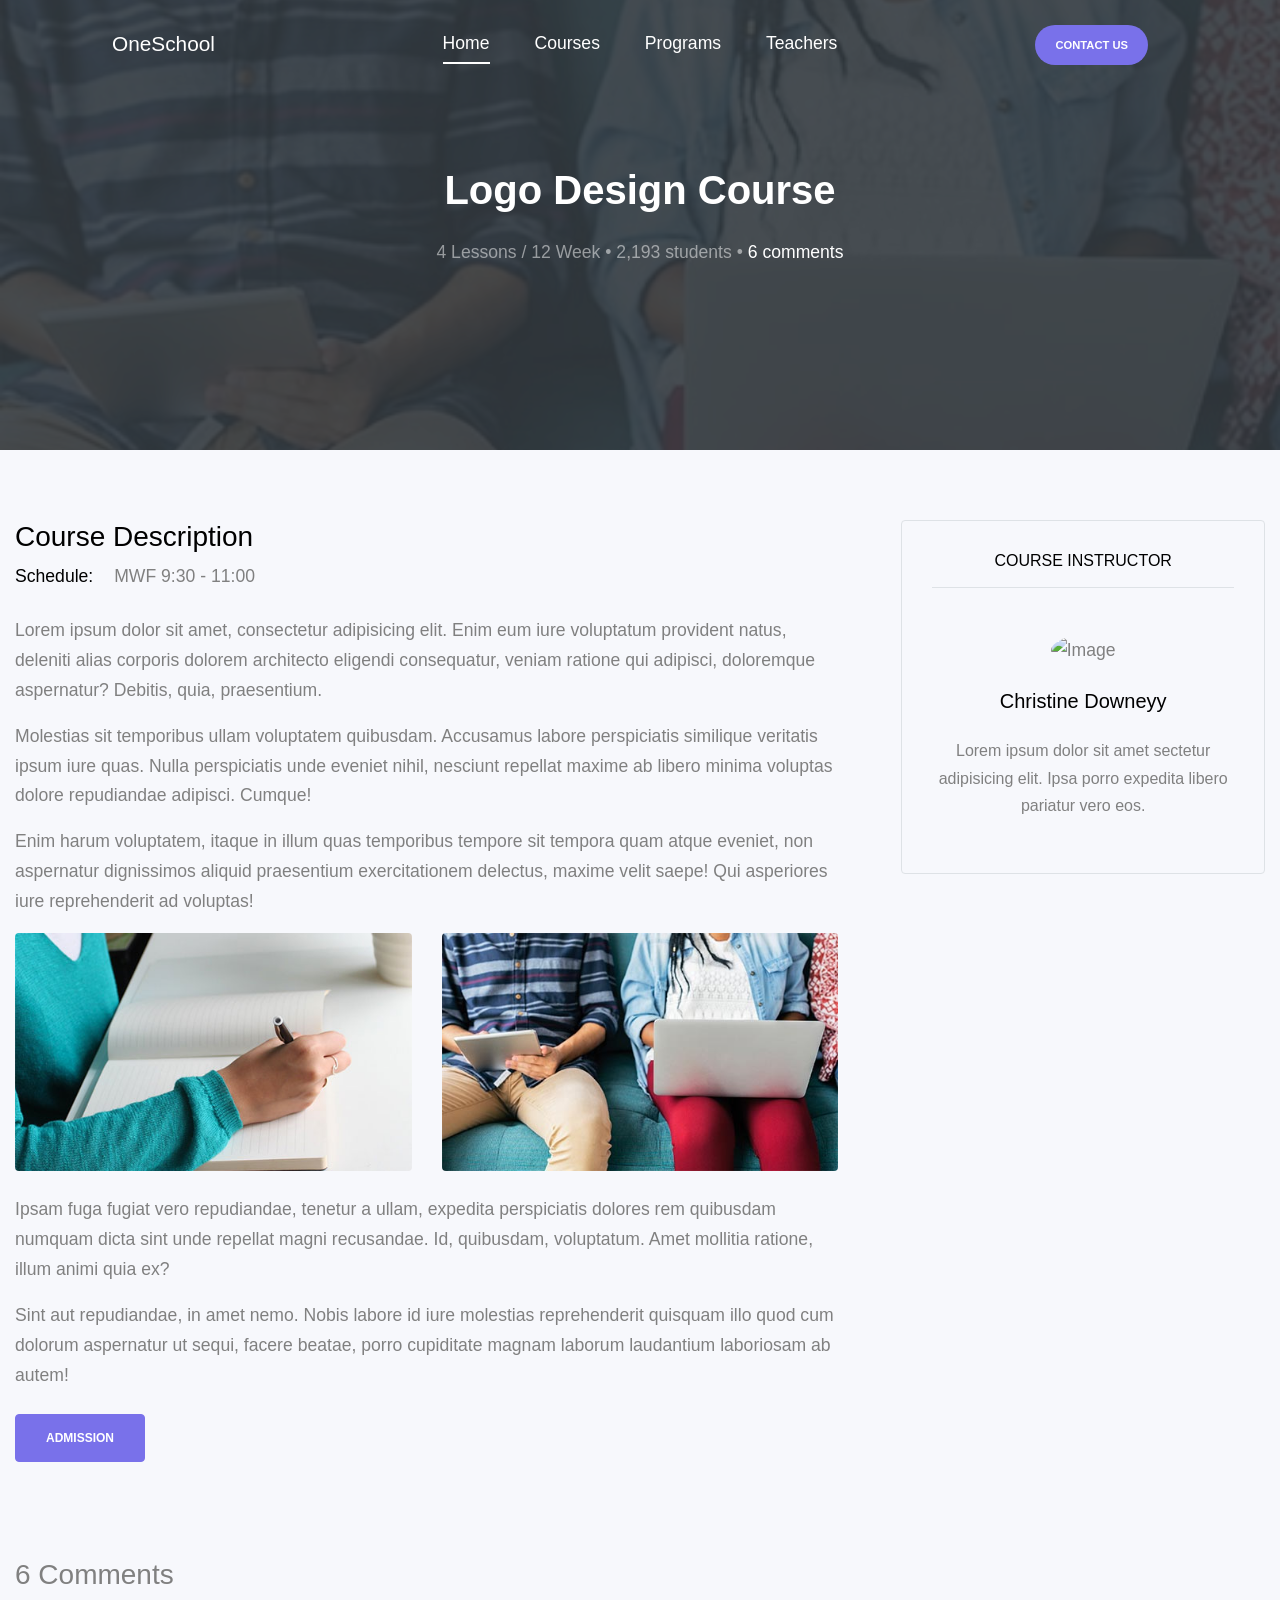
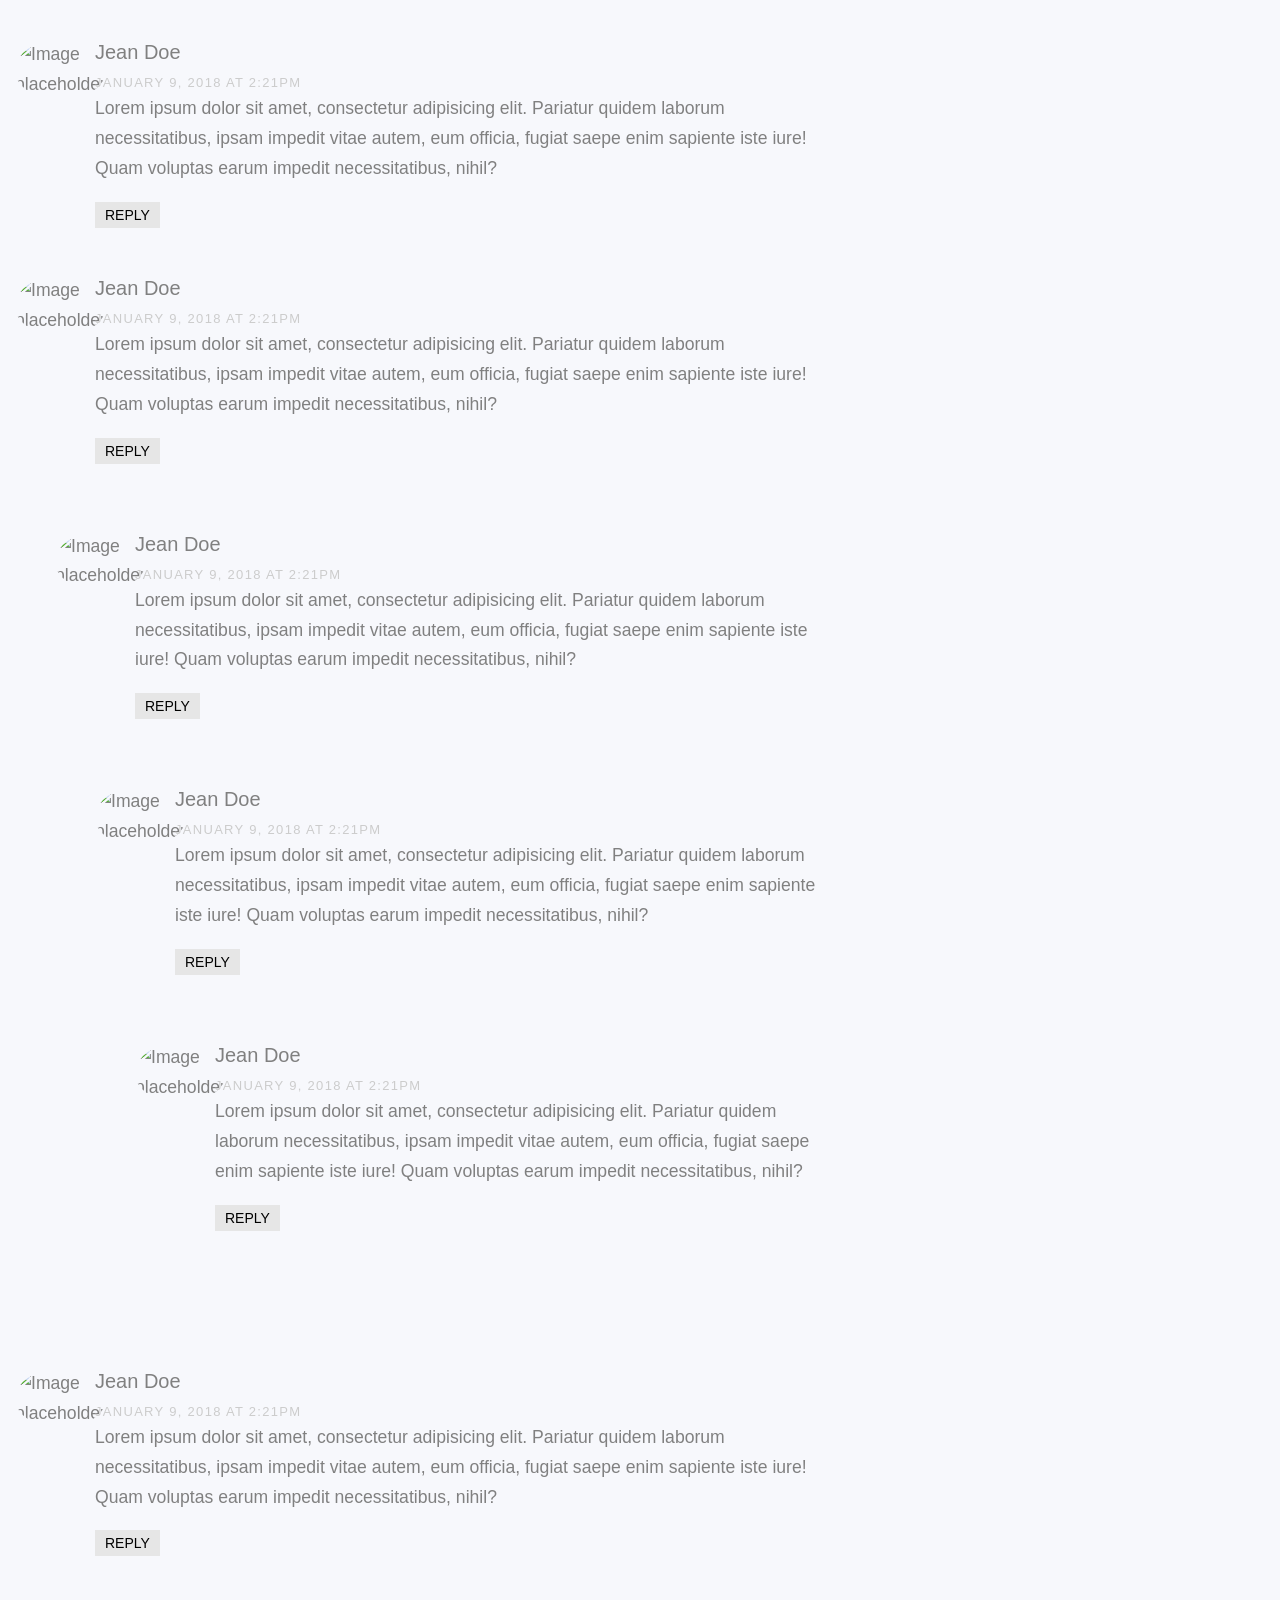
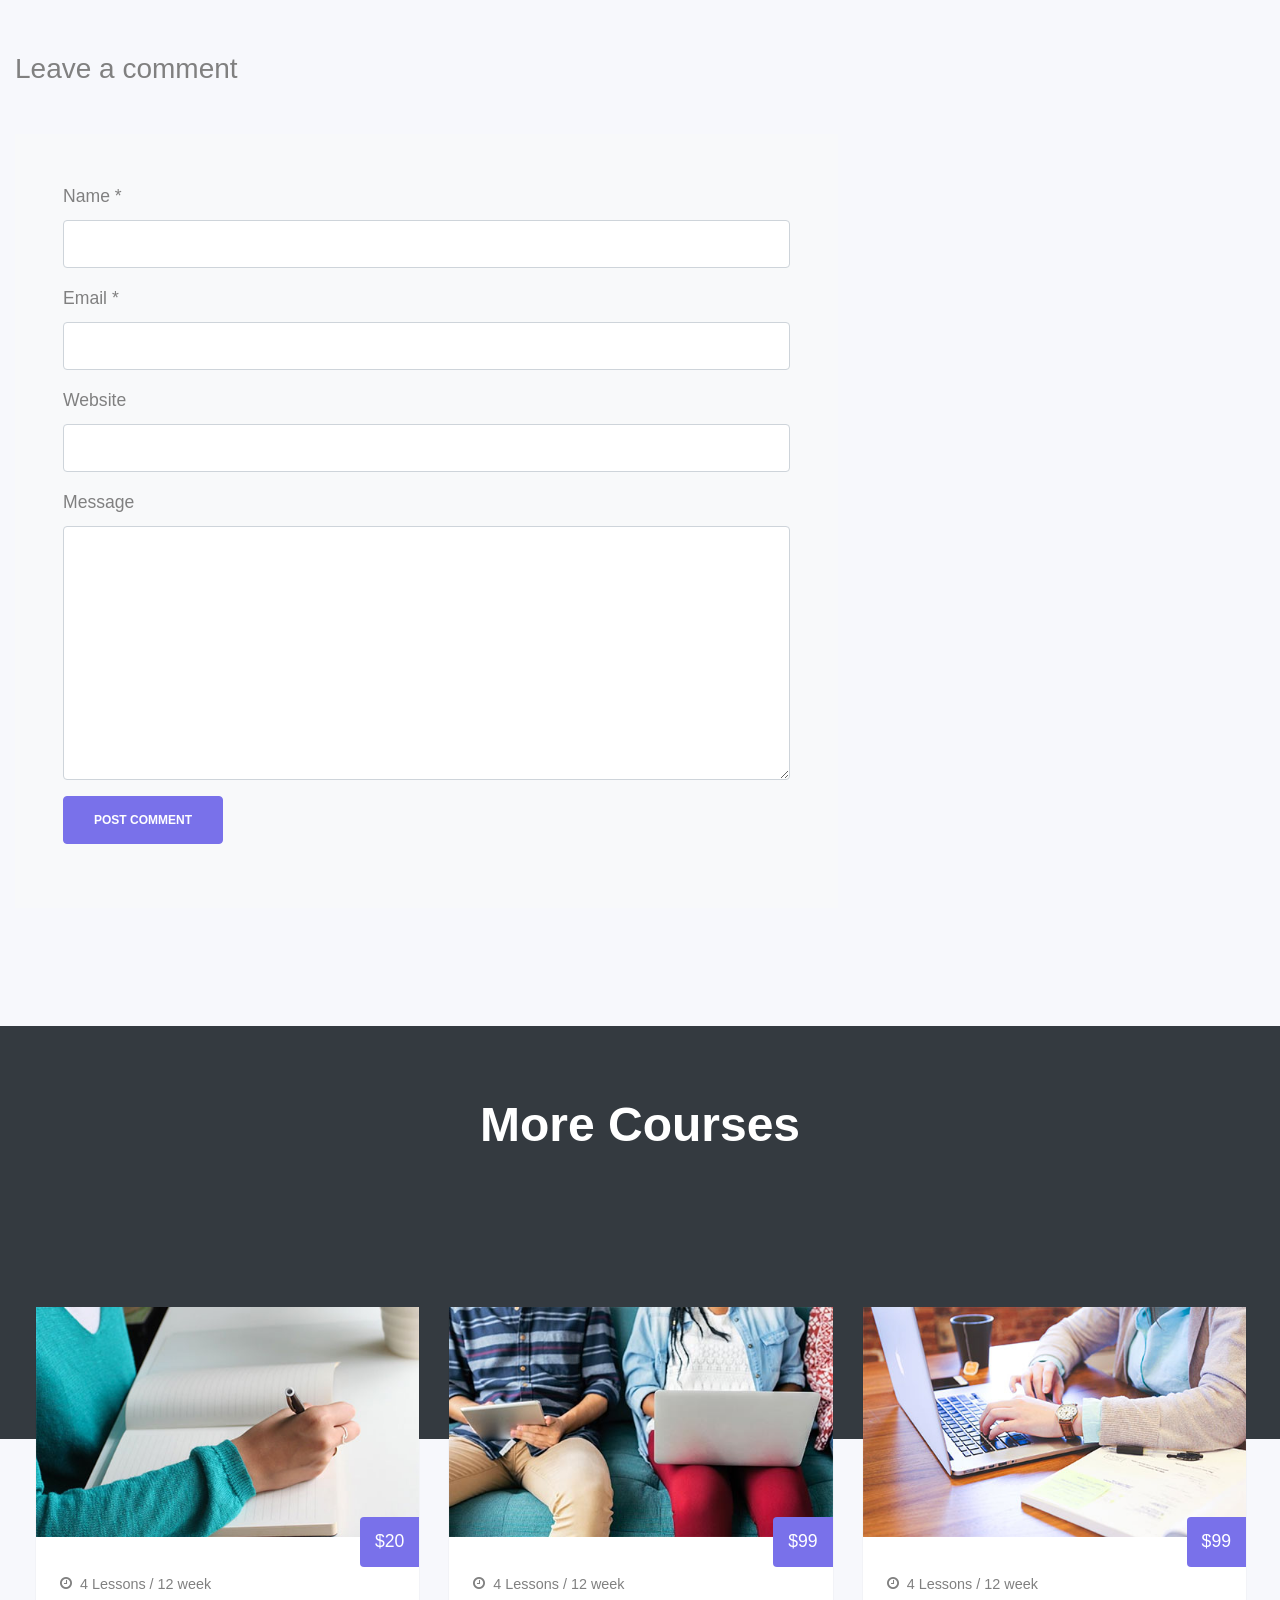
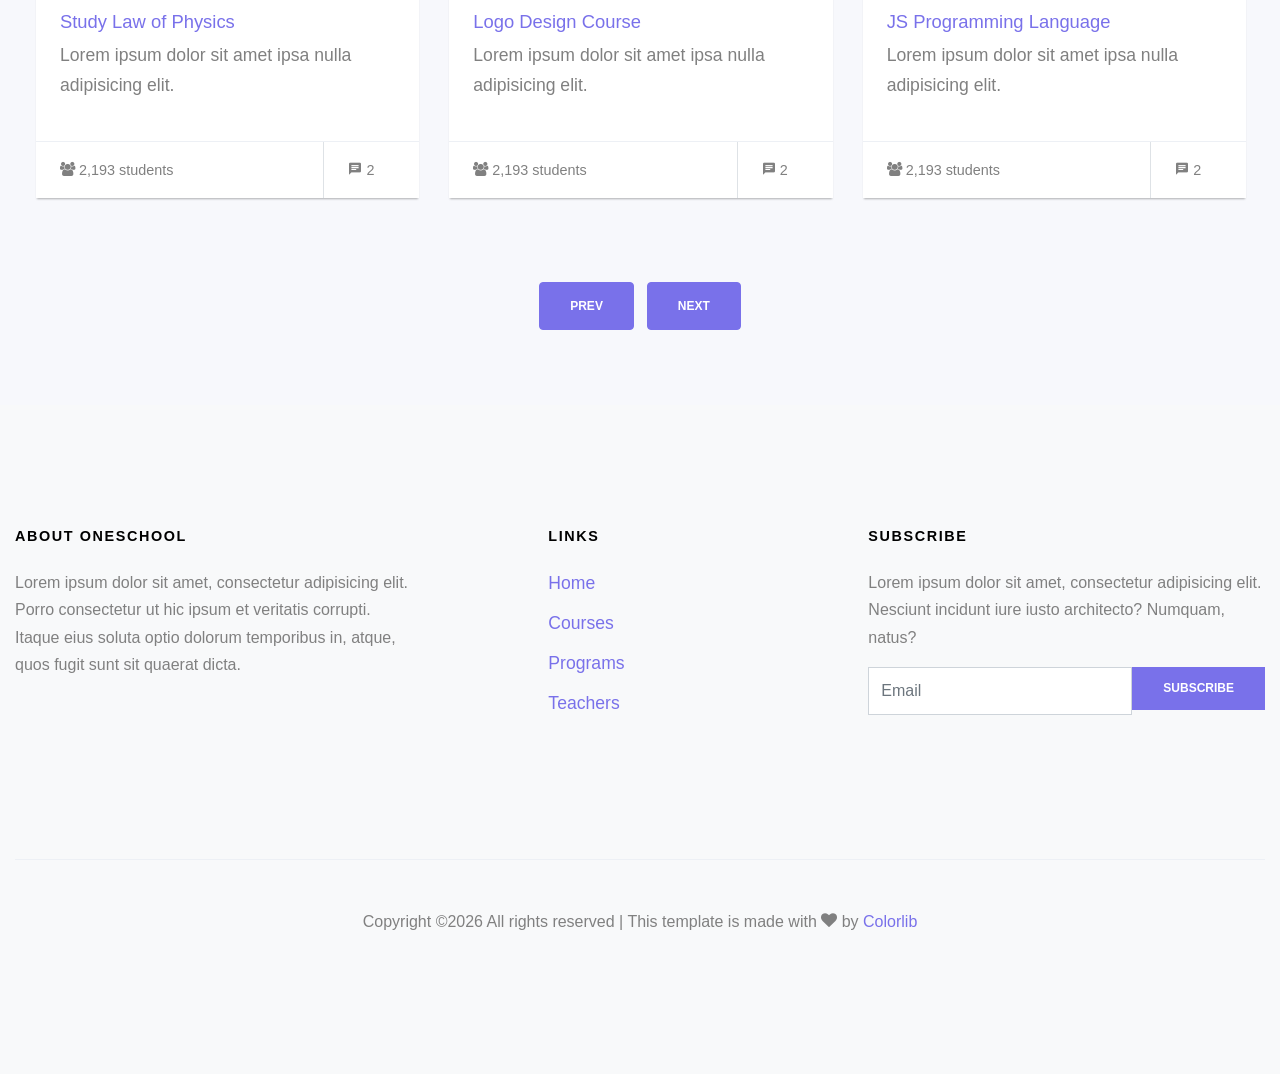
==== course-single.html @ 97d84218 "update all files" ====
<!DOCTYPE html>
<html lang="en">
  <head>
    <title>OneSchool &mdash; Website by Colorlib</title>
    <meta charset="utf-8">
    <meta name="viewport" content="width=device-width, initial-scale=1, shrink-to-fit=no">
    
    
    <!-- <link href="https://fonts.googleapis.com/css?family=Muli:300,400,700,900" rel="stylesheet"> -->
    <link rel="stylesheet" href="fonts/icomoon/style.css">

    <link rel="stylesheet" href="css/bootstrap.min.css">
    <link rel="stylesheet" href="css/jquery-ui.css">
    <link rel="stylesheet" href="css/owl.carousel.min.css">
    <link rel="stylesheet" href="css/owl.theme.default.min.css">
    <link rel="stylesheet" href="css/owl.theme.default.min.css">

    <link rel="stylesheet" href="css/jquery.fancybox.min.css">

    <link rel="stylesheet" href="css/bootstrap-datepicker.css">

    <link rel="stylesheet" href="fonts/flaticon/font/flaticon.css">

    <link rel="stylesheet" href="css/aos.css">

    <link rel="stylesheet" href="css/style.css">
    
  </head>
  <body data-spy="scroll" data-target=".site-navbar-target" data-offset="300">
  
  <div class="site-wrap">

    <div class="site-mobile-menu site-navbar-target">
      <div class="site-mobile-menu-header">
        <div class="site-mobile-menu-close mt-3">
          <span class="icon-close2 js-menu-toggle"></span>
        </div>
      </div>
      <div class="site-mobile-menu-body"></div>
    </div>
   
    
    <header class="site-navbar py-4 js-sticky-header site-navbar-target" role="banner">
      
      <div class="container-fluid">
        <div class="d-flex align-items-center">
          <div class="site-logo mr-auto w-25"><a href="index.html">OneSchool</a></div>

          <div class="mx-auto text-center">
            <nav class="site-navigation position-relative text-right" role="navigation">
              <ul class="site-menu main-menu js-clone-nav mx-auto d-none d-lg-block  m-0 p-0">
                <li><a href="#home-section" class="nav-link">Home</a></li>
                <li><a href="#courses-section" class="nav-link">Courses</a></li>
                <li><a href="#programs-section" class="nav-link">Programs</a></li>
                <li><a href="#teachers-section" class="nav-link">Teachers</a></li>
              </ul>
            </nav>
          </div>

          <div class="ml-auto w-25">
            <nav class="site-navigation position-relative text-right" role="navigation">
              <ul class="site-menu main-menu site-menu-dark js-clone-nav mr-auto d-none d-lg-block m-0 p-0">
                <li class="cta"><a href="#contact-section" class="nav-link"><span>Contact Us</span></a></li>
              </ul>
            </nav>
            <a href="#" class="d-inline-block d-lg-none site-menu-toggle js-menu-toggle text-black float-right"><span class="icon-menu h3"></span></a>
          </div>
        </div>
      </div>
      
    </header>

    <div class="intro-section single-cover" id="home-section">
      
      <div class="slide-1 " style="background-image: url('images/img_2.jpg');" data-stellar-background-ratio="0.5">
        <div class="container">
          <div class="row align-items-center">
            <div class="col-12">
              <div class="row justify-content-center align-items-center text-center">
                <div class="col-lg-6">
                  <h1 data-aos="fade-up" data-aos-delay="0">Logo Design Course</h1>
                  <p data-aos="fade-up" data-aos-delay="100">4 Lessons / 12 Week &bullet; 2,193 students &bullet; <a href="#" class="text-white">6 comments</a></p>
                </div>

                
              </div>
            </div>
            
          </div>
        </div>
      </div>
    </div>
    
    <div class="site-section">
      <div class="container">
        <div class="row">
          <div class="col-lg-8 mb-5">

            <div class="mb-5">
              <h3 class="text-black">Course Description</h3>
              <p class="mb-4">
                <strong class="text-black mr-3">Schedule: </strong> MWF 9:30 - 11:00
              </p>
              <p>Lorem ipsum dolor sit amet, consectetur adipisicing elit. Enim eum iure voluptatum provident natus, deleniti alias corporis dolorem architecto eligendi consequatur, veniam ratione qui adipisci, doloremque aspernatur? Debitis, quia, praesentium.</p>
              <p>Molestias sit temporibus ullam voluptatem quibusdam. Accusamus labore perspiciatis similique veritatis ipsum iure quas. Nulla perspiciatis unde eveniet nihil, nesciunt repellat maxime ab libero minima voluptas dolore repudiandae adipisci. Cumque!</p>
              <p>Enim harum voluptatem, itaque in illum quas temporibus tempore sit tempora quam atque eveniet, non aspernatur dignissimos aliquid praesentium exercitationem delectus, maxime velit saepe! Qui asperiores iure reprehenderit ad voluptas!</p>
              <div class="row mb-4">
                <div class="col-md-6">
                  <img src="images/img_1.jpg" alt="Image" class="img-fluid rounded">
                </div>
                <div class="col-md-6">
                  <img src="images/img_2.jpg" alt="Image" class="img-fluid rounded">
                </div>
              </div>
              <p>Ipsam fuga fugiat vero repudiandae, tenetur a ullam, expedita perspiciatis dolores rem quibusdam numquam dicta sint unde repellat magni recusandae. Id, quibusdam, voluptatum. Amet mollitia ratione, illum animi quia ex?</p>
              <p>Sint aut repudiandae, in amet nemo. Nobis labore id iure molestias reprehenderit quisquam illo quod cum dolorum aspernatur ut sequi, facere beatae, porro cupiditate magnam laborum laudantium laboriosam ab autem!</p>

              <p class="mt-4"><a href="#" class="btn btn-primary">Admission</a></p>
            </div>

            <div class="pt-5">
              <h3 class="mb-5">6 Comments</h3>
              <ul class="comment-list">
                <li class="comment">
                  <div class="vcard bio">
                    <img src="images/person_1.jpg" alt="Image placeholder">
                  </div>
                  <div class="comment-body">
                    <h3>Jean Doe</h3>
                    <div class="meta">January 9, 2018 at 2:21pm</div>
                    <p>Lorem ipsum dolor sit amet, consectetur adipisicing elit. Pariatur quidem laborum necessitatibus, ipsam impedit vitae autem, eum officia, fugiat saepe enim sapiente iste iure! Quam voluptas earum impedit necessitatibus, nihil?</p>
                    <p><a href="#" class="reply">Reply</a></p>
                  </div>
                </li>

                <li class="comment">
                  <div class="vcard bio">
                    <img src="images/person_1.jpg" alt="Image placeholder">
                  </div>
                  <div class="comment-body">
                    <h3>Jean Doe</h3>
                    <div class="meta">January 9, 2018 at 2:21pm</div>
                    <p>Lorem ipsum dolor sit amet, consectetur adipisicing elit. Pariatur quidem laborum necessitatibus, ipsam impedit vitae autem, eum officia, fugiat saepe enim sapiente iste iure! Quam voluptas earum impedit necessitatibus, nihil?</p>
                    <p><a href="#" class="reply">Reply</a></p>
                  </div>

                  <ul class="children">
                    <li class="comment">
                      <div class="vcard bio">
                        <img src="images/person_1.jpg" alt="Image placeholder">
                      </div>
                      <div class="comment-body">
                        <h3>Jean Doe</h3>
                        <div class="meta">January 9, 2018 at 2:21pm</div>
                        <p>Lorem ipsum dolor sit amet, consectetur adipisicing elit. Pariatur quidem laborum necessitatibus, ipsam impedit vitae autem, eum officia, fugiat saepe enim sapiente iste iure! Quam voluptas earum impedit necessitatibus, nihil?</p>
                        <p><a href="#" class="reply">Reply</a></p>
                      </div>


                      <ul class="children">
                        <li class="comment">
                          <div class="vcard bio">
                            <img src="images/person_1.jpg" alt="Image placeholder">
                          </div>
                          <div class="comment-body">
                            <h3>Jean Doe</h3>
                            <div class="meta">January 9, 2018 at 2:21pm</div>
                            <p>Lorem ipsum dolor sit amet, consectetur adipisicing elit. Pariatur quidem laborum necessitatibus, ipsam impedit vitae autem, eum officia, fugiat saepe enim sapiente iste iure! Quam voluptas earum impedit necessitatibus, nihil?</p>
                            <p><a href="#" class="reply">Reply</a></p>
                          </div>

                            <ul class="children">
                              <li class="comment">
                                <div class="vcard bio">
                                  <img src="images/person_1.jpg" alt="Image placeholder">
                                </div>
                                <div class="comment-body">
                                  <h3>Jean Doe</h3>
                                  <div class="meta">January 9, 2018 at 2:21pm</div>
                                  <p>Lorem ipsum dolor sit amet, consectetur adipisicing elit. Pariatur quidem laborum necessitatibus, ipsam impedit vitae autem, eum officia, fugiat saepe enim sapiente iste iure! Quam voluptas earum impedit necessitatibus, nihil?</p>
                                  <p><a href="#" class="reply">Reply</a></p>
                                </div>
                              </li>
                            </ul>
                        </li>
                      </ul>
                    </li>
                  </ul>
                </li>

                <li class="comment">
                  <div class="vcard bio">
                    <img src="images/person_1.jpg" alt="Image placeholder">
                  </div>
                  <div class="comment-body">
                    <h3>Jean Doe</h3>
                    <div class="meta">January 9, 2018 at 2:21pm</div>
                    <p>Lorem ipsum dolor sit amet, consectetur adipisicing elit. Pariatur quidem laborum necessitatibus, ipsam impedit vitae autem, eum officia, fugiat saepe enim sapiente iste iure! Quam voluptas earum impedit necessitatibus, nihil?</p>
                    <p><a href="#" class="reply">Reply</a></p>
                  </div>
                </li>
              </ul>
              <!-- END comment-list -->
              
              <div class="comment-form-wrap pt-5">
                <h3 class="mb-5">Leave a comment</h3>
                <form action="#" class="p-5 bg-light">
                  <div class="form-group">
                    <label for="name">Name *</label>
                    <input type="text" class="form-control" id="name">
                  </div>
                  <div class="form-group">
                    <label for="email">Email *</label>
                    <input type="email" class="form-control" id="email">
                  </div>
                  <div class="form-group">
                    <label for="website">Website</label>
                    <input type="url" class="form-control" id="website">
                  </div>

                  <div class="form-group">
                    <label for="message">Message</label>
                    <textarea name="" id="message" cols="30" rows="10" class="form-control"></textarea>
                  </div>
                  <div class="form-group">
                    <input type="submit" value="Post Comment" class="btn btn-primary">
                  </div>

                </form>
              </div>
            </div>



          </div>
          <div class="col-lg-4 pl-lg-5">

            <div class="mb-5 text-center border rounded course-instructor">
              <h3 class="mb-5 text-black text-uppercase h6 border-bottom pb-3">Course Instructor</h3>
              <div class="mb-4 text-center">
                <img src="images/person_2.jpg" alt="Image" class="w-25 rounded-circle mb-4">  
                <h3 class="h5 text-black mb-4">Christine Downeyy</h3>
                <p>Lorem ipsum dolor sit amet sectetur adipisicing elit. Ipsa porro expedita libero pariatur vero eos.</p>
              </div>
            </div>

          </div>
        </div>
      </div>
    </div>

    <div class="site-section courses-title bg-dark" id="courses-section">
      <div class="container">
        <div class="row mb-5 justify-content-center">
          <div class="col-lg-7 text-center" data-aos="fade-up" data-aos-delay="">
            <h2 class="section-title">More Courses</h2>
          </div>
        </div>
      </div>
    </div>
    <div class="site-section courses-entry-wrap"  data-aos="fade" data-aos-delay="100">
      <div class="container">
        <div class="row">

          <div class="owl-carousel col-12 nonloop-block-14">

            <div class="course bg-white h-100 align-self-stretch">
              <figure class="m-0">
                <a href="course-single.html"><img src="images/img_1.jpg" alt="Image" class="img-fluid"></a>
              </figure>
              <div class="course-inner-text py-4 px-4">
                <span class="course-price">$20</span>
                <div class="meta"><span class="icon-clock-o"></span>4 Lessons / 12 week</div>
                <h3><a href="#">Study Law of Physics</a></h3>
                <p>Lorem ipsum dolor sit amet ipsa nulla adipisicing elit. </p>
              </div>
              <div class="d-flex border-top stats">
                <div class="py-3 px-4"><span class="icon-users"></span> 2,193 students</div>
                <div class="py-3 px-4 w-25 ml-auto border-left"><span class="icon-chat"></span> 2</div>
              </div>
            </div>

            <div class="course bg-white h-100 align-self-stretch">
              <figure class="m-0">
                <a href="course-single.html"><img src="images/img_2.jpg" alt="Image" class="img-fluid"></a>
              </figure>
              <div class="course-inner-text py-4 px-4">
                <span class="course-price">$99</span>
                <div class="meta"><span class="icon-clock-o"></span>4 Lessons / 12 week</div>
                <h3><a href="#">Logo Design Course</a></h3>
                <p>Lorem ipsum dolor sit amet ipsa nulla adipisicing elit. </p>
              </div>
              <div class="d-flex border-top stats">
                <div class="py-3 px-4"><span class="icon-users"></span> 2,193 students</div>
                <div class="py-3 px-4 w-25 ml-auto border-left"><span class="icon-chat"></span> 2</div>
              </div>
            </div>

            <div class="course bg-white h-100 align-self-stretch">
              <figure class="m-0">
                <a href="course-single.html"><img src="images/img_3.jpg" alt="Image" class="img-fluid"></a>
              </figure>
              <div class="course-inner-text py-4 px-4">
                <span class="course-price">$99</span>
                <div class="meta"><span class="icon-clock-o"></span>4 Lessons / 12 week</div>
                <h3><a href="#">JS Programming Language</a></h3>
                <p>Lorem ipsum dolor sit amet ipsa nulla adipisicing elit. </p>
              </div>
              <div class="d-flex border-top stats">
                <div class="py-3 px-4"><span class="icon-users"></span> 2,193 students</div>
                <div class="py-3 px-4 w-25 ml-auto border-left"><span class="icon-chat"></span> 2</div>
              </div>
            </div>



            <div class="course bg-white h-100 align-self-stretch">
              <figure class="m-0">
                <a href="course-single.html"><img src="images/img_4.jpg" alt="Image" class="img-fluid"></a>
              </figure>
              <div class="course-inner-text py-4 px-4">
                <span class="course-price">$20</span>
                <div class="meta"><span class="icon-clock-o"></span>4 Lessons / 12 week</div>
                <h3><a href="#">Study Law of Physics</a></h3>
                <p>Lorem ipsum dolor sit amet ipsa nulla adipisicing elit. </p>
              </div>
              <div class="d-flex border-top stats">
                <div class="py-3 px-4"><span class="icon-users"></span> 2,193 students</div>
                <div class="py-3 px-4 w-25 ml-auto border-left"><span class="icon-chat"></span> 2</div>
              </div>
            </div>

            <div class="course bg-white h-100 align-self-stretch">
              <figure class="m-0">
                <a href="course-single.html"><img src="images/img_5.jpg" alt="Image" class="img-fluid"></a>
              </figure>
              <div class="course-inner-text py-4 px-4">
                <span class="course-price">$99</span>
                <div class="meta"><span class="icon-clock-o"></span>4 Lessons / 12 week</div>
                <h3><a href="#">Logo Design Course</a></h3>
                <p>Lorem ipsum dolor sit amet ipsa nulla adipisicing elit. </p>
              </div>
              <div class="d-flex border-top stats">
                <div class="py-3 px-4"><span class="icon-users"></span> 2,193 students</div>
                <div class="py-3 px-4 w-25 ml-auto border-left"><span class="icon-chat"></span> 2</div>
              </div>
            </div>

            <div class="course bg-white h-100 align-self-stretch">
              <figure class="m-0">
                <a href="course-single.html"><img src="images/img_6.jpg" alt="Image" class="img-fluid"></a>
              </figure>
              <div class="course-inner-text py-4 px-4">
                <span class="course-price">$99</span>
                <div class="meta"><span class="icon-clock-o"></span>4 Lessons / 12 week</div>
                <h3><a href="#">JS Programming Language</a></h3>
                <p>Lorem ipsum dolor sit amet ipsa nulla adipisicing elit. </p>
              </div>
              <div class="d-flex border-top stats">
                <div class="py-3 px-4"><span class="icon-users"></span> 2,193 students</div>
                <div class="py-3 px-4 w-25 ml-auto border-left"><span class="icon-chat"></span> 2</div>
              </div>
            </div>

          </div>

         

        </div>
        <div class="row justify-content-center">
          <div class="col-7 text-center">
            <button class="customPrevBtn btn btn-primary m-1">Prev</button>
            <button class="customNextBtn btn btn-primary m-1">Next</button>
          </div>
        </div>
      </div>
    </div>
     
    <footer class="footer-section bg-light">
      <div class="container">
        <div class="row">
          <div class="col-md-4">
            <h3>About OneSchool</h3>
            <p>Lorem ipsum dolor sit amet, consectetur adipisicing elit. Porro consectetur ut hic ipsum et veritatis corrupti. Itaque eius soluta optio dolorum temporibus in, atque, quos fugit sunt sit quaerat dicta.</p>
          </div>

          <div class="col-md-3 ml-auto">
            <h3>Links</h3>
            <ul class="list-unstyled footer-links">
              <li><a href="#">Home</a></li>
              <li><a href="#">Courses</a></li>
              <li><a href="#">Programs</a></li>
              <li><a href="#">Teachers</a></li>
            </ul>
          </div>

          <div class="col-md-4">
            <h3>Subscribe</h3>
            <p>Lorem ipsum dolor sit amet, consectetur adipisicing elit. Nesciunt incidunt iure iusto architecto? Numquam, natus?</p>
            <form action="#" class="footer-subscribe">
              <div class="d-flex mb-5">
                <input type="text" class="form-control rounded-0" placeholder="Email">
                <input type="submit" class="btn btn-primary rounded-0" value="Subscribe">
              </div>
            </form>
          </div>

        </div>

        <div class="row pt-5 mt-5 text-center">
          <div class="col-md-12">
            <div class="border-top pt-5">
            <p>
        <!-- Link back to Colorlib can't be removed. Template is licensed under CC BY 3.0. -->
        Copyright &copy;<script>document.write(new Date().getFullYear());</script> All rights reserved | This template is made with <i class="icon-heart" aria-hidden="true"></i> by <a href="https://colorlib.com" target="_blank" >Colorlib</a>
        <!-- Link back to Colorlib can't be removed. Template is licensed under CC BY 3.0. -->
      </p>
            </div>
          </div>
          
        </div>
      </div>
    </footer>

  
    
  </div> <!-- .site-wrap -->

  <script src="js/jquery-3.3.1.min.js"></script>
  <script src="js/jquery-migrate-3.0.1.min.js"></script>
  <script src="js/jquery-ui.js"></script>
  <script src="js/popper.min.js"></script>
  <script src="js/bootstrap.min.js"></script>
  <script src="js/owl.carousel.min.js"></script>
  <script src="js/jquery.stellar.min.js"></script>
  <script src="js/jquery.countdown.min.js"></script>
  <script src="js/bootstrap-datepicker.min.js"></script>
  <script src="js/jquery.easing.1.3.js"></script>
  <script src="js/aos.js"></script>
  <script src="js/jquery.fancybox.min.js"></script>
  <script src="js/jquery.sticky.js"></script>

  
  <script src="js/main.js"></script>
    
  </body>
</html>
---- fonts/icomoon/style.css ----
@font-face {
  font-family: 'icomoon';
  src:  url('fonts/icomoon.eot?10si43');
  src:  url('fonts/icomoon.eot?10si43#iefix') format('embedded-opentype'),
    url('fonts/icomoon.ttf?10si43') format('truetype'),
    url('fonts/icomoon.woff?10si43') format('woff'),
    url('fonts/icomoon.svg?10si43#icomoon') format('svg');
  font-weight: normal;
  font-style: normal;
}

[class^="icon-"], [class*=" icon-"] {
  /* use !important to prevent issues with browser extensions that change fonts */
  font-family: 'icomoon' !important;
  speak: none;
  font-style: normal;
  font-weight: normal;
  font-variant: normal;
  text-transform: none;
  line-height: 1;

  /* Better Font Rendering =========== */
  -webkit-font-smoothing: antialiased;
  -moz-osx-font-smoothing: grayscale;
}

.icon-asterisk:before {
  content: "\f069";
}
.icon-plus:before {
  content: "\f067";
}
.icon-question:before {
  content: "\f128";
}
.icon-minus:before {
  content: "\f068";
}
.icon-glass:before {
  content: "\f000";
}
.icon-music:before {
  content: "\f001";
}
.icon-search:before {
  content: "\f002";
}
.icon-envelope-o:before {
  content: "\f003";
}
.icon-heart:before {
  content: "\f004";
}
.icon-star:before {
  content: "\f005";
}
.icon-star-o:before {
  content: "\f006";
}
.icon-user:before {
  content: "\f007";
}
.icon-film:before {
  content: "\f008";
}
.icon-th-large:before {
  content: "\f009";
}
.icon-th:before {
  content: "\f00a";
}
.icon-th-list:before {
  content: "\f00b";
}
.icon-check:before {
  content: "\f00c";
}
.icon-close:before {
  content: "\f00d";
}
.icon-remove:before {
  content: "\f00d";
}
.icon-times:before {
  content: "\f00d";
}
.icon-search-plus:before {
  content: "\f00e";
}
.icon-search-minus:before {
  content: "\f010";
}
.icon-power-off:before {
  content: "\f011";
}
.icon-signal:before {
  content: "\f012";
}
.icon-cog:before {
  content: "\f013";
}
.icon-gear:before {
  content: "\f013";
}
.icon-trash-o:before {
  content: "\f014";
}
.icon-home:before {
  content: "\f015";
}
.icon-file-o:before {
  content: "\f016";
}
.icon-clock-o:before {
  content: "\f017";
}
.icon-road:before {
  content: "\f018";
}
.icon-download:before {
  content: "\f019";
}
.icon-arrow-circle-o-down:before {
  content: "\f01a";
}
.icon-arrow-circle-o-up:before {
  content: "\f01b";
}
.icon-inbox:before {
  content: "\f01c";
}
.icon-play-circle-o:before {
  content: "\f01d";
}
.icon-repeat:before {
  content: "\f01e";
}
.icon-rotate-right:before {
  content: "\f01e";
}
.icon-refresh:before {
  content: "\f021";
}
.icon-list-alt:before {
  content: "\f022";
}
.icon-lock:before {
  content: "\f023";
}
.icon-flag:before {
  content: "\f024";
}
.icon-headphones:before {
  content: "\f025";
}
.icon-volume-off:before {
  content: "\f026";
}
.icon-volume-down:before {
  content: "\f027";
}
.icon-volume-up:before {
  content: "\f028";
}
.icon-qrcode:before {
  content: "\f029";
}
.icon-barcode:before {
  content: "\f02a";
}
.icon-tag:before {
  content: "\f02b";
}
.icon-tags:before {
  content: "\f02c";
}
.icon-book:before {
  content: "\f02d";
}
.icon-bookmark:before {
  content: "\f02e";
}
.icon-print:before {
  content: "\f02f";
}
.icon-camera:before {
  content: "\f030";
}
.icon-font:before {
  content: "\f031";
}
.icon-bold:before {
  content: "\f032";
}
.icon-italic:before {
  content: "\f033";
}
.icon-text-height:before {
  content: "\f034";
}
.icon-text-width:before {
  content: "\f035";
}
.icon-align-left:before {
  content: "\f036";
}
.icon-align-center:before {
  content: "\f037";
}
.icon-align-right:before {
  content: "\f038";
}
.icon-align-justify:before {
  content: "\f039";
}
.icon-list:before {
  content: "\f03a";
}
.icon-dedent:before {
  content: "\f03b";
}
.icon-outdent:before {
  content: "\f03b";
}
.icon-indent:before {
  content: "\f03c";
}
.icon-video-camera:before {
  content: "\f03d";
}
.icon-image:before {
  content: "\f03e";
}
.icon-photo:before {
  content: "\f03e";
}
.icon-picture-o:before {
  content: "\f03e";
}
.icon-pencil:before {
  content: "\f040";
}
.icon-map-marker:before {
  content: "\f041";
}
.icon-adjust:before {
  content: "\f042";
}
.icon-tint:before {
  content: "\f043";
}
.icon-edit:before {
  content: "\f044";
}
.icon-pencil-square-o:before {
  content: "\f044";
}
.icon-share-square-o:before {
  content: "\f045";
}
.icon-check-square-o:before {
  content: "\f046";
}
.icon-arrows:before {
  content: "\f047";
}
.icon-step-backward:before {
  content: "\f048";
}
.icon-fast-backward:before {
  content: "\f049";
}
.icon-backward:before {
  content: "\f04a";
}
.icon-play:before {
  content: "\f04b";
}
.icon-pause:before {
  content: "\f04c";
}
.icon-stop:before {
  content: "\f04d";
}
.icon-forward:before {
  content: "\f04e";
}
.icon-fast-forward:before {
  content: "\f050";
}
.icon-step-forward:before {
  content: "\f051";
}
.icon-eject:before {
  content: "\f052";
}
.icon-chevron-left:before {
  content: "\f053";
}
.icon-chevron-right:before {
  content: "\f054";
}
.icon-plus-circle:before {
  content: "\f055";
}
.icon-minus-circle:before {
  content: "\f056";
}
.icon-times-circle:before {
  content: "\f057";
}
.icon-check-circle:before {
  content: "\f058";
}
.icon-question-circle:before {
  content: "\f059";
}
.icon-info-circle:before {
  content: "\f05a";
}
.icon-crosshairs:before {
  content: "\f05b";
}
.icon-times-circle-o:before {
  content: "\f05c";
}
.icon-check-circle-o:before {
  content: "\f05d";
}
.icon-ban:before {
  content: "\f05e";
}
.icon-arrow-left:before {
  content: "\f060";
}
.icon-arrow-right:before {
  content: "\f061";
}
.icon-arrow-up:before {
  content: "\f062";
}
.icon-arrow-down:before {
  content: "\f063";
}
.icon-mail-forward:before {
  content: "\f064";
}
.icon-share:before {
  content: "\f064";
}
.icon-expand:before {
  content: "\f065";
}
.icon-compress:before {
  content: "\f066";
}
.icon-exclamation-circle:before {
  content: "\f06a";
}
.icon-gift:before {
  content: "\f06b";
}
.icon-leaf:before {
  content: "\f06c";
}
.icon-fire:before {
  content: "\f06d";
}
.icon-eye:before {
  content: "\f06e";
}
.icon-eye-slash:before {
  content: "\f070";
}
.icon-exclamation-triangle:before {
  content: "\f071";
}
.icon-warning:before {
  content: "\f071";
}
.icon-plane:before {
  content: "\f072";
}
.icon-calendar:before {
  content: "\f073";
}
.icon-random:before {
  content: "\f074";
}
.icon-comment:before {
  content: "\f075";
}
.icon-magnet:before {
  content: "\f076";
}
.icon-chevron-up:before {
  content: "\f077";
}
.icon-chevron-down:before {
  content: "\f078";
}
.icon-retweet:before {
  content: "\f079";
}
.icon-shopping-cart:before {
  content: "\f07a";
}
.icon-folder:before {
  content: "\f07b";
}
.icon-folder-open:before {
  content: "\f07c";
}
.icon-arrows-v:before {
  content: "\f07d";
}
.icon-arrows-h:before {
  content: "\f07e";
}
.icon-bar-chart:before {
  content: "\f080";
}
.icon-bar-chart-o:before {
  content: "\f080";
}
.icon-twitter-square:before {
  content: "\f081";
}
.icon-facebook-square:before {
  content: "\f082";
}
.icon-camera-retro:before {
  content: "\f083";
}
.icon-key:before {
  content: "\f084";
}
.icon-cogs:before {
  content: "\f085";
}
.icon-gears:before {
  content: "\f085";
}
.icon-comments:before {
  content: "\f086";
}
.icon-thumbs-o-up:before {
  content: "\f087";
}
.icon-thumbs-o-down:before {
  content: "\f088";
}
.icon-star-half:before {
  content: "\f089";
}
.icon-heart-o:before {
  content: "\f08a";
}
.icon-sign-out:before {
  content: "\f08b";
}
.icon-linkedin-square:before {
  content: "\f08c";
}
.icon-thumb-tack:before {
  content: "\f08d";
}
.icon-external-link:before {
  content: "\f08e";
}
.icon-sign-in:before {
  content: "\f090";
}
.icon-trophy:before {
  content: "\f091";
}
.icon-github-square:before {
  content: "\f092";
}
.icon-upload:before {
  content: "\f093";
}
.icon-lemon-o:before {
  content: "\f094";
}
.icon-phone:before {
  content: "\f095";
}
.icon-square-o:before {
  content: "\f096";
}
.icon-bookmark-o:before {
  content: "\f097";
}
.icon-phone-square:before {
  content: "\f098";
}
.icon-twitter:before {
  content: "\f099";
}
.icon-facebook:before {
  content: "\f09a";
}
.icon-facebook-f:before {
  content: "\f09a";
}
.icon-github:before {
  content: "\f09b";
}
.icon-unlock:before {
  content: "\f09c";
}
.icon-credit-card:before {
  content: "\f09d";
}
.icon-feed:before {
  content: "\f09e";
}
.icon-rss:before {
  content: "\f09e";
}
.icon-hdd-o:before {
  content: "\f0a0";
}
.icon-bullhorn:before {
  content: "\f0a1";
}
.icon-bell-o:before {
  content: "\f0a2";
}
.icon-certificate:before {
  content: "\f0a3";
}
.icon-hand-o-right:before {
  content: "\f0a4";
}
.icon-hand-o-left:before {
  content: "\f0a5";
}
.icon-hand-o-up:before {
  content: "\f0a6";
}
.icon-hand-o-down:before {
  content: "\f0a7";
}
.icon-arrow-circle-left:before {
  content: "\f0a8";
}
.icon-arrow-circle-right:before {
  content: "\f0a9";
}
.icon-arrow-circle-up:before {
  content: "\f0aa";
}
.icon-arrow-circle-down:before {
  content: "\f0ab";
}
.icon-globe:before {
  content: "\f0ac";
}
.icon-wrench:before {
  content: "\f0ad";
}
.icon-tasks:before {
  content: "\f0ae";
}
.icon-filter:before {
  content: "\f0b0";
}
.icon-briefcase:before {
  content: "\f0b1";
}
.icon-arrows-alt:before {
  content: "\f0b2";
}
.icon-group:before {
  content: "\f0c0";
}
.icon-users:before {
  content: "\f0c0";
}
.icon-chain:before {
  content: "\f0c1";
}
.icon-link:before {
  content: "\f0c1";
}
.icon-cloud:before {
  content: "\f0c2";
}
.icon-flask:before {
  content: "\f0c3";
}
.icon-cut:before {
  content: "\f0c4";
}
.icon-scissors:before {
  content: "\f0c4";
}
.icon-copy:before {
  content: "\f0c5";
}
.icon-files-o:before {
  content: "\f0c5";
}
.icon-paperclip:before {
  content: "\f0c6";
}
.icon-floppy-o:before {
  content: "\f0c7";
}
.icon-save:before {
  content: "\f0c7";
}
.icon-square:before {
  content: "\f0c8";
}
.icon-bars:before {
  content: "\f0c9";
}
.icon-navicon:before {
  content: "\f0c9";
}
.icon-reorder:before {
  content: "\f0c9";
}
.icon-list-ul:before {
  content: "\f0ca";
}
.icon-list-ol:before {
  content: "\f0cb";
}
.icon-strikethrough:before {
  content: "\f0cc";
}
.icon-underline:before {
  content: "\f0cd";
}
.icon-table:before {
  content: "\f0ce";
}
.icon-magic:before {
  content: "\f0d0";
}
.icon-truck:before {
  content: "\f0d1";
}
.icon-pinterest:before {
  content: "\f0d2";
}
.icon-pinterest-square:before {
  content: "\f0d3";
}
.icon-google-plus-square:before {
  content: "\f0d4";
}
.icon-google-plus:before {
  content: "\f0d5";
}
.icon-money:before {
  content: "\f0d6";
}
.icon-caret-down:before {
  content: "\f0d7";
}
.icon-caret-up:before {
  content: "\f0d8";
}
.icon-caret-left:before {
  content: "\f0d9";
}
.icon-caret-right:before {
  content: "\f0da";
}
.icon-columns:before {
  content: "\f0db";
}
.icon-sort:before {
  content: "\f0dc";
}
.icon-unsorted:before {
  content: "\f0dc";
}
.icon-sort-desc:before {
  content: "\f0dd";
}
.icon-sort-down:before {
  content: "\f0dd";
}
.icon-sort-asc:before {
  content: "\f0de";
}
.icon-sort-up:before {
  content: "\f0de";
}
.icon-envelope:before {
  content: "\f0e0";
}
.icon-linkedin:before {
  content: "\f0e1";
}
.icon-rotate-left:before {
  content: "\f0e2";
}
.icon-undo:before {
  content: "\f0e2";
}
.icon-gavel:before {
  content: "\f0e3";
}
.icon-legal:before {
  content: "\f0e3";
}
.icon-dashboard:before {
  content: "\f0e4";
}
.icon-tachometer:before {
  content: "\f0e4";
}
.icon-comment-o:before {
  content: "\f0e5";
}
.icon-comments-o:before {
  content: "\f0e6";
}
.icon-bolt:before {
  content: "\f0e7";
}
.icon-flash:before {
  content: "\f0e7";
}
.icon-sitemap:before {
  content: "\f0e8";
}
.icon-umbrella:before {
  content: "\f0e9";
}
.icon-clipboard:before {
  content: "\f0ea";
}
.icon-paste:before {
  content: "\f0ea";
}
.icon-lightbulb-o:before {
  content: "\f0eb";
}
.icon-exchange:before {
  content: "\f0ec";
}
.icon-cloud-download:before {
  content: "\f0ed";
}
.icon-cloud-upload:before {
  content: "\f0ee";
}
.icon-user-md:before {
  content: "\f0f0";
}
.icon-stethoscope:before {
  content: "\f0f1";
}
.icon-suitcase:before {
  content: "\f0f2";
}
.icon-bell:before {
  content: "\f0f3";
}
.icon-coffee:before {
  content: "\f0f4";
}
.icon-cutlery:before {
  content: "\f0f5";
}
.icon-file-text-o:before {
  content: "\f0f6";
}
.icon-building-o:before {
  content: "\f0f7";
}
.icon-hospital-o:before {
  content: "\f0f8";
}
.icon-ambulance:before {
  content: "\f0f9";
}
.icon-medkit:before {
  content: "\f0fa";
}
.icon-fighter-jet:before {
  content: "\f0fb";
}
.icon-beer:before {
  content: "\f0fc";
}
.icon-h-square:before {
  content: "\f0fd";
}
.icon-plus-square:before {
  content: "\f0fe";
}
.icon-angle-double-left:before {
  content: "\f100";
}
.icon-angle-double-right:before {
  content: "\f101";
}
.icon-angle-double-up:before {
  content: "\f102";
}
.icon-angle-double-down:before {
  content: "\f103";
}
.icon-angle-left:before {
  content: "\f104";
}
.icon-angle-right:before {
  content: "\f105";
}
.icon-angle-up:before {
  content: "\f106";
}
.icon-angle-down:before {
  content: "\f107";
}
.icon-desktop:before {
  content: "\f108";
}
.icon-laptop:before {
  content: "\f109";
}
.icon-tablet:before {
  content: "\f10a";
}
.icon-mobile:before {
  content: "\f10b";
}
.icon-mobile-phone:before {
  content: "\f10b";
}
.icon-circle-o:before {
  content: "\f10c";
}
.icon-quote-left:before {
  content: "\f10d";
}
.icon-quote-right:before {
  content: "\f10e";
}
.icon-spinner:before {
  content: "\f110";
}
.icon-circle:before {
  content: "\f111";
}
.icon-mail-reply:before {
  content: "\f112";
}
.icon-reply:before {
  content: "\f112";
}
.icon-github-alt:before {
  content: "\f113";
}
.icon-folder-o:before {
  content: "\f114";
}
.icon-folder-open-o:before {
  content: "\f115";
}
.icon-smile-o:before {
  content: "\f118";
}
.icon-frown-o:before {
  content: "\f119";
}
.icon-meh-o:before {
  content: "\f11a";
}
.icon-gamepad:before {
  content: "\f11b";
}
.icon-keyboard-o:before {
  content: "\f11c";
}
.icon-flag-o:before {
  content: "\f11d";
}
.icon-flag-checkered:before {
  content: "\f11e";
}
.icon-terminal:before {
  content: "\f120";
}
.icon-code:before {
  content: "\f121";
}
.icon-mail-reply-all:before {
  content: "\f122";
}
.icon-reply-all:before {
  content: "\f122";
}
.icon-star-half-empty:before {
  content: "\f123";
}
.icon-star-half-full:before {
  content: "\f123";
}
.icon-star-half-o:before {
  content: "\f123";
}
.icon-location-arrow:before {
  content: "\f124";
}
.icon-crop:before {
  content: "\f125";
}
.icon-code-fork:before {
  content: "\f126";
}
.icon-chain-broken:before {
  content: "\f127";
}
.icon-unlink:before {
  content: "\f127";
}
.icon-info:before {
  content: "\f129";
}
.icon-exclamation:before {
  content: "\f12a";
}
.icon-superscript:before {
  content: "\f12b";
}
.icon-subscript:before {
  content: "\f12c";
}
.icon-eraser:before {
  content: "\f12d";
}
.icon-puzzle-piece:before {
  content: "\f12e";
}
.icon-microphone:before {
  content: "\f130";
}
.icon-microphone-slash:before {
  content: "\f131";
}
.icon-shield:before {
  content: "\f132";
}
.icon-calendar-o:before {
  content: "\f133";
}
.icon-fire-extinguisher:before {
  content: "\f134";
}
.icon-rocket:before {
  content: "\f135";
}
.icon-maxcdn:before {
  content: "\f136";
}
.icon-chevron-circle-left:before {
  content: "\f137";
}
.icon-chevron-circle-right:before {
  content: "\f138";
}
.icon-chevron-circle-up:before {
  content: "\f139";
}
.icon-chevron-circle-down:before {
  content: "\f13a";
}
.icon-html5:before {
  content: "\f13b";
}
.icon-css3:before {
  content: "\f13c";
}
.icon-anchor:before {
  content: "\f13d";
}
.icon-unlock-alt:before {
  content: "\f13e";
}
.icon-bullseye:before {
  content: "\f140";
}
.icon-ellipsis-h:before {
  content: "\f141";
}
.icon-ellipsis-v:before {
  content: "\f142";
}
.icon-rss-square:before {
  content: "\f143";
}
.icon-play-circle:before {
  content: "\f144";
}
.icon-ticket:before {
  content: "\f145";
}
.icon-minus-square:before {
  content: "\f146";
}
.icon-minus-square-o:before {
  content: "\f147";
}
.icon-level-up:before {
  content: "\f148";
}
.icon-level-down:before {
  content: "\f149";
}
.icon-check-square:before {
  content: "\f14a";
}
.icon-pencil-square:before {
  content: "\f14b";
}
.icon-external-link-square:before {
  content: "\f14c";
}
.icon-share-square:before {
  content: "\f14d";
}
.icon-compass:before {
  content: "\f14e";
}
.icon-caret-square-o-down:before {
  content: "\f150";
}
.icon-toggle-down:before {
  content: "\f150";
}
.icon-caret-square-o-up:before {
  content: "\f151";
}
.icon-toggle-up:before {
  content: "\f151";
}
.icon-caret-square-o-right:before {
  content: "\f152";
}
.icon-toggle-right:before {
  content: "\f152";
}
.icon-eur:before {
  content: "\f153";
}
.icon-euro:before {
  content: "\f153";
}
.icon-gbp:before {
  content: "\f154";
}
.icon-dollar:before {
  content: "\f155";
}
.icon-usd:before {
  content: "\f155";
}
.icon-inr:before {
  content: "\f156";
}
.icon-rupee:before {
  content: "\f156";
}
.icon-cny:before {
  content: "\f157";
}
.icon-jpy:before {
  content: "\f157";
}
.icon-rmb:before {
  content: "\f157";
}
.icon-yen:before {
  content: "\f157";
}
.icon-rouble:before {
  content: "\f158";
}
.icon-rub:before {
  content: "\f158";
}
.icon-ruble:before {
  content: "\f158";
}
.icon-krw:before {
  content: "\f159";
}
.icon-won:before {
  content: "\f159";
}
.icon-bitcoin:before {
  content: "\f15a";
}
.icon-btc:before {
  content: "\f15a";
}
.icon-file:before {
  content: "\f15b";
}
.icon-file-text:before {
  content: "\f15c";
}
.icon-sort-alpha-asc:before {
  content: "\f15d";
}
.icon-sort-alpha-desc:before {
  content: "\f15e";
}
.icon-sort-amount-asc:before {
  content: "\f160";
}
.icon-sort-amount-desc:before {
  content: "\f161";
}
.icon-sort-numeric-asc:before {
  content: "\f162";
}
.icon-sort-numeric-desc:before {
  content: "\f163";
}
.icon-thumbs-up:before {
  content: "\f164";
}
.icon-thumbs-down:before {
  content: "\f165";
}
.icon-youtube-square:before {
  content: "\f166";
}
.icon-youtube:before {
  content: "\f167";
}
.icon-xing:before {
  content: "\f168";
}
.icon-xing-square:before {
  content: "\f169";
}
.icon-youtube-play:before {
  content: "\f16a";
}
.icon-dropbox:before {
  content: "\f16b";
}
.icon-stack-overflow:before {
  content: "\f16c";
}
.icon-instagram:before {
  content: "\f16d";
}
.icon-flickr:before {
  content: "\f16e";
}
.icon-adn:before {
  content: "\f170";
}
.icon-bitbucket:before {
  content: "\f171";
}
.icon-bitbucket-square:before {
  content: "\f172";
}
.icon-tumblr:before {
  content: "\f173";
}
.icon-tumblr-square:before {
  content: "\f174";
}
.icon-long-arrow-down:before {
  content: "\f175";
}
.icon-long-arrow-up:before {
  content: "\f176";
}
.icon-long-arrow-left:before {
  content: "\f177";
}
.icon-long-arrow-right:before {
  content: "\f178";
}
.icon-apple:before {
  content: "\f179";
}
.icon-windows:before {
  content: "\f17a";
}
.icon-android:before {
  content: "\f17b";
}
.icon-linux:before {
  content: "\f17c";
}
.icon-dribbble:before {
  content: "\f17d";
}
.icon-skype:before {
  content: "\f17e";
}
.icon-foursquare:before {
  content: "\f180";
}
.icon-trello:before {
  content: "\f181";
}
.icon-female:before {
  content: "\f182";
}
.icon-male:before {
  content: "\f183";
}
.icon-gittip:before {
  content: "\f184";
}
.icon-gratipay:before {
  content: "\f184";
}
.icon-sun-o:before {
  content: "\f185";
}
.icon-moon-o:before {
  content: "\f186";
}
.icon-archive:before {
  content: "\f187";
}
.icon-bug:before {
  content: "\f188";
}
.icon-vk:before {
  content: "\f189";
}
.icon-weibo:before {
  content: "\f18a";
}
.icon-renren:before {
  content: "\f18b";
}
.icon-pagelines:before {
  content: "\f18c";
}
.icon-stack-exchange:before {
  content: "\f18d";
}
.icon-arrow-circle-o-right:before {
  content: "\f18e";
}
.icon-arrow-circle-o-left:before {
  content: "\f190";
}
.icon-caret-square-o-left:before {
  content: "\f191";
}
.icon-toggle-left:before {
  content: "\f191";
}
.icon-dot-circle-o:before {
  content: "\f192";
}
.icon-wheelchair:before {
  content: "\f193";
}
.icon-vimeo-square:before {
  content: "\f194";
}
.icon-try:before {
  content: "\f195";
}
.icon-turkish-lira:before {
  content: "\f195";
}
.icon-plus-square-o:before {
  content: "\f196";
}
.icon-space-shuttle:before {
  content: "\f197";
}
.icon-slack:before {
  content: "\f198";
}
.icon-envelope-square:before {
  content: "\f199";
}
.icon-wordpress:before {
  content: "\f19a";
}
.icon-openid:before {
  content: "\f19b";
}
.icon-bank:before {
  content: "\f19c";
}
.icon-institution:before {
  content: "\f19c";
}
.icon-university:before {
  content: "\f19c";
}
.icon-graduation-cap:before {
  content: "\f19d";
}
.icon-mortar-board:before {
  content: "\f19d";
}
.icon-yahoo:before {
  content: "\f19e";
}
.icon-google:before {
  content: "\f1a0";
}
.icon-reddit:before {
  content: "\f1a1";
}
.icon-reddit-square:before {
  content: "\f1a2";
}
.icon-stumbleupon-circle:before {
  content: "\f1a3";
}
.icon-stumbleupon:before {
  content: "\f1a4";
}
.icon-delicious:before {
  content: "\f1a5";
}
.icon-digg:before {
  content: "\f1a6";
}
.icon-pied-piper-pp:before {
  content: "\f1a7";
}
.icon-pied-piper-alt:before {
  content: "\f1a8";
}
.icon-drupal:before {
  content: "\f1a9";
}
.icon-joomla:before {
  content: "\f1aa";
}
.icon-language:before {
  content: "\f1ab";
}
.icon-fax:before {
  content: "\f1ac";
}
.icon-building:before {
  content: "\f1ad";
}
.icon-child:before {
  content: "\f1ae";
}
.icon-paw:before {
  content: "\f1b0";
}
.icon-spoon:before {
  content: "\f1b1";
}
.icon-cube:before {
  content: "\f1b2";
}
.icon-cubes:before {
  content: "\f1b3";
}
.icon-behance:before {
  content: "\f1b4";
}
.icon-behance-square:before {
  content: "\f1b5";
}
.icon-steam:before {
  content: "\f1b6";
}
.icon-steam-square:before {
  content: "\f1b7";
}
.icon-recycle:before {
  content: "\f1b8";
}
.icon-automobile:before {
  content: "\f1b9";
}
.icon-car:before {
  content: "\f1b9";
}
.icon-cab:before {
  content: "\f1ba";
}
.icon-taxi:before {
  content: "\f1ba";
}
.icon-tree:before {
  content: "\f1bb";
}
.icon-spotify:before {
  content: "\f1bc";
}
.icon-deviantart:before {
  content: "\f1bd";
}
.icon-soundcloud:before {
  content: "\f1be";
}
.icon-database:before {
  content: "\f1c0";
}
.icon-file-pdf-o:before {
  content: "\f1c1";
}
.icon-file-word-o:before {
  content: "\f1c2";
}
.icon-file-excel-o:before {
  content: "\f1c3";
}
.icon-file-powerpoint-o:before {
  content: "\f1c4";
}
.icon-file-image-o:before {
  content: "\f1c5";
}
.icon-file-photo-o:before {
  content: "\f1c5";
}
.icon-file-picture-o:before {
  content: "\f1c5";
}
.icon-file-archive-o:before {
  content: "\f1c6";
}
.icon-file-zip-o:before {
  content: "\f1c6";
}
.icon-file-audio-o:before {
  content: "\f1c7";
}
.icon-file-sound-o:before {
  content: "\f1c7";
}
.icon-file-movie-o:before {
  content: "\f1c8";
}
.icon-file-video-o:before {
  content: "\f1c8";
}
.icon-file-code-o:before {
  content: "\f1c9";
}
.icon-vine:before {
  content: "\f1ca";
}
.icon-codepen:before {
  content: "\f1cb";
}
.icon-jsfiddle:before {
  content: "\f1cc";
}
.icon-life-bouy:before {
  content: "\f1cd";
}
.icon-life-buoy:before {
  content: "\f1cd";
}
.icon-life-ring:before {
  content: "\f1cd";
}
.icon-life-saver:before {
  content: "\f1cd";
}
.icon-support:before {
  content: "\f1cd";
}
.icon-circle-o-notch:before {
  content: "\f1ce";
}
.icon-ra:before {
  content: "\f1d0";
}
.icon-rebel:before {
  content: "\f1d0";
}
.icon-resistance:before {
  content: "\f1d0";
}
.icon-empire:before {
  content: "\f1d1";
}
.icon-ge:before {
  content: "\f1d1";
}
.icon-git-square:before {
  content: "\f1d2";
}
.icon-git:before {
  content: "\f1d3";
}
.icon-hacker-news:before {
  content: "\f1d4";
}
.icon-y-combinator-square:before {
  content: "\f1d4";
}
.icon-yc-square:before {
  content: "\f1d4";
}
.icon-tencent-weibo:before {
  content: "\f1d5";
}
.icon-qq:before {
  content: "\f1d6";
}
.icon-wechat:before {
  content: "\f1d7";
}
.icon-weixin:before {
  content: "\f1d7";
}
.icon-paper-plane:before {
  content: "\f1d8";
}
.icon-send:before {
  content: "\f1d8";
}
.icon-paper-plane-o:before {
  content: "\f1d9";
}
.icon-send-o:before {
  content: "\f1d9";
}
.icon-history:before {
  content: "\f1da";
}
.icon-circle-thin:before {
  content: "\f1db";
}
.icon-header:before {
  content: "\f1dc";
}
.icon-paragraph:before {
  content: "\f1dd";
}
.icon-sliders:before {
  content: "\f1de";
}
.icon-share-alt:before {
  content: "\f1e0";
}
.icon-share-alt-square:before {
  content: "\f1e1";
}
.icon-bomb:before {
  content: "\f1e2";
}
.icon-futbol-o:before {
  content: "\f1e3";
}
.icon-soccer-ball-o:before {
  content: "\f1e3";
}
.icon-tty:before {
  content: "\f1e4";
}
.icon-binoculars:before {
  content: "\f1e5";
}
.icon-plug:before {
  content: "\f1e6";
}
.icon-slideshare:before {
  content: "\f1e7";
}
.icon-twitch:before {
  content: "\f1e8";
}
.icon-yelp:before {
  content: "\f1e9";
}
.icon-newspaper-o:before {
  content: "\f1ea";
}
.icon-wifi:before {
  content: "\f1eb";
}
.icon-calculator:before {
  content: "\f1ec";
}
.icon-paypal:before {
  content: "\f1ed";
}
.icon-google-wallet:before {
  content: "\f1ee";
}
.icon-cc-visa:before {
  content: "\f1f0";
}
.icon-cc-mastercard:before {
  content: "\f1f1";
}
.icon-cc-discover:before {
  content: "\f1f2";
}
.icon-cc-amex:before {
  content: "\f1f3";
}
.icon-cc-paypal:before {
  content: "\f1f4";
}
.icon-cc-stripe:before {
  content: "\f1f5";
}
.icon-bell-slash:before {
  content: "\f1f6";
}
.icon-bell-slash-o:before {
  content: "\f1f7";
}
.icon-trash:before {
  content: "\f1f8";
}
.icon-copyright:before {
  content: "\f1f9";
}
.icon-at:before {
  content: "\f1fa";
}
.icon-eyedropper:before {
  content: "\f1fb";
}
.icon-paint-brush:before {
  content: "\f1fc";
}
.icon-birthday-cake:before {
  content: "\f1fd";
}
.icon-area-chart:before {
  content: "\f1fe";
}
.icon-pie-chart:before {
  content: "\f200";
}
.icon-line-chart:before {
  content: "\f201";
}
.icon-lastfm:before {
  content: "\f202";
}
.icon-lastfm-square:before {
  content: "\f203";
}
.icon-toggle-off:before {
  content: "\f204";
}
.icon-toggle-on:before {
  content: "\f205";
}
.icon-bicycle:before {
  content: "\f206";
}
.icon-bus:before {
  content: "\f207";
}
.icon-ioxhost:before {
  content: "\f208";
}
.icon-angellist:before {
  content: "\f209";
}
.icon-cc:before {
  content: "\f20a";
}
.icon-ils:before {
  content: "\f20b";
}
.icon-shekel:before {
  content: "\f20b";
}
.icon-sheqel:before {
  content: "\f20b";
}
.icon-meanpath:before {
  content: "\f20c";
}
.icon-buysellads:before {
  content: "\f20d";
}
.icon-connectdevelop:before {
  content: "\f20e";
}
.icon-dashcube:before {
  content: "\f210";
}
.icon-forumbee:before {
  content: "\f211";
}
.icon-leanpub:before {
  content: "\f212";
}
.icon-sellsy:before {
  content: "\f213";
}
.icon-shirtsinbulk:before {
  content: "\f214";
}
.icon-simplybuilt:before {
  content: "\f215";
}
.icon-skyatlas:before {
  content: "\f216";
}
.icon-cart-plus:before {
  content: "\f217";
}
.icon-cart-arrow-down:before {
  content: "\f218";
}
.icon-diamond:before {
  content: "\f219";
}
.icon-ship:before {
  content: "\f21a";
}
.icon-user-secret:before {
  content: "\f21b";
}
.icon-motorcycle:before {
  content: "\f21c";
}
.icon-street-view:before {
  content: "\f21d";
}
.icon-heartbeat:before {
  content: "\f21e";
}
.icon-venus:before {
  content: "\f221";
}
.icon-mars:before {
  content: "\f222";
}
.icon-mercury:before {
  content: "\f223";
}
.icon-intersex:before {
  content: "\f224";
}
.icon-transgender:before {
  content: "\f224";
}
.icon-transgender-alt:before {
  content: "\f225";
}
.icon-venus-double:before {
  content: "\f226";
}
.icon-mars-double:before {
  content: "\f227";
}
.icon-venus-mars:before {
  content: "\f228";
}
.icon-mars-stroke:before {
  content: "\f229";
}
.icon-mars-stroke-v:before {
  content: "\f22a";
}
.icon-mars-stroke-h:before {
  content: "\f22b";
}
.icon-neuter:before {
  content: "\f22c";
}
.icon-genderless:before {
  content: "\f22d";
}
.icon-facebook-official:before {
  content: "\f230";
}
.icon-pinterest-p:before {
  content: "\f231";
}
.icon-whatsapp:before {
  content: "\f232";
}
.icon-server:before {
  content: "\f233";
}
.icon-user-plus:before {
  content: "\f234";
}
.icon-user-times:before {
  content: "\f235";
}
.icon-bed:before {
  content: "\f236";
}
.icon-hotel:before {
  content: "\f236";
}
.icon-viacoin:before {
  content: "\f237";
}
.icon-train:before {
  content: "\f238";
}
.icon-subway:before {
  content: "\f239";
}
.icon-medium:before {
  content: "\f23a";
}
.icon-y-combinator:before {
  content: "\f23b";
}
.icon-yc:before {
  content: "\f23b";
}
.icon-optin-monster:before {
  content: "\f23c";
}
.icon-opencart:before {
  content: "\f23d";
}
.icon-expeditedssl:before {
  content: "\f23e";
}
.icon-battery:before {
  content: "\f240";
}
.icon-battery-4:before {
  content: "\f240";
}
.icon-battery-full:before {
  content: "\f240";
}
.icon-battery-3:before {
  content: "\f241";
}
.icon-battery-three-quarters:before {
  content: "\f241";
}
.icon-battery-2:before {
  content: "\f242";
}
.icon-battery-half:before {
  content: "\f242";
}
.icon-battery-1:before {
  content: "\f243";
}
.icon-battery-quarter:before {
  content: "\f243";
}
.icon-battery-0:before {
  content: "\f244";
}
.icon-battery-empty:before {
  content: "\f244";
}
.icon-mouse-pointer:before {
  content: "\f245";
}
.icon-i-cursor:before {
  content: "\f246";
}
.icon-object-group:before {
  content: "\f247";
}
.icon-object-ungroup:before {
  content: "\f248";
}
.icon-sticky-note:before {
  content: "\f249";
}
.icon-sticky-note-o:before {
  content: "\f24a";
}
.icon-cc-jcb:before {
  content: "\f24b";
}
.icon-cc-diners-club:before {
  content: "\f24c";
}
.icon-clone:before {
  content: "\f24d";
}
.icon-balance-scale:before {
  content: "\f24e";
}
.icon-hourglass-o:before {
  content: "\f250";
}
.icon-hourglass-1:before {
  content: "\f251";
}
.icon-hourglass-start:before {
  content: "\f251";
}
.icon-hourglass-2:before {
  content: "\f252";
}
.icon-hourglass-half:before {
  content: "\f252";
}
.icon-hourglass-3:before {
  content: "\f253";
}
.icon-hourglass-end:before {
  content: "\f253";
}
.icon-hourglass:before {
  content: "\f254";
}
.icon-hand-grab-o:before {
  content: "\f255";
}
.icon-hand-rock-o:before {
  content: "\f255";
}
.icon-hand-paper-o:before {
  content: "\f256";
}
.icon-hand-stop-o:before {
  content: "\f256";
}
.icon-hand-scissors-o:before {
  content: "\f257";
}
.icon-hand-lizard-o:before {
  content: "\f258";
}
.icon-hand-spock-o:before {
  content: "\f259";
}
.icon-hand-pointer-o:before {
  content: "\f25a";
}
.icon-hand-peace-o:before {
  content: "\f25b";
}
.icon-trademark:before {
  content: "\f25c";
}
.icon-registered:before {
  content: "\f25d";
}
.icon-creative-commons:before {
  content: "\f25e";
}
.icon-gg:before {
  content: "\f260";
}
.icon-gg-circle:before {
  content: "\f261";
}
.icon-tripadvisor:before {
  content: "\f262";
}
.icon-odnoklassniki:before {
  content: "\f263";
}
.icon-odnoklassniki-square:before {
  content: "\f264";
}
.icon-get-pocket:before {
  content: "\f265";
}
.icon-wikipedia-w:before {
  content: "\f266";
}
.icon-safari:before {
  content: "\f267";
}
.icon-chrome:before {
  content: "\f268";
}
.icon-firefox:before {
  content: "\f269";
}
.icon-opera:before {
  content: "\f26a";
}
.icon-internet-explorer:before {
  content: "\f26b";
}
.icon-television:before {
  content: "\f26c";
}
.icon-tv:before {
  content: "\f26c";
}
.icon-contao:before {
  content: "\f26d";
}
.icon-500px:before {
  content: "\f26e";
}
.icon-amazon:before {
  content: "\f270";
}
.icon-calendar-plus-o:before {
  content: "\f271";
}
.icon-calendar-minus-o:before {
  content: "\f272";
}
.icon-calendar-times-o:before {
  content: "\f273";
}
.icon-calendar-check-o:before {
  content: "\f274";
}
.icon-industry:before {
  content: "\f275";
}
.icon-map-pin:before {
  content: "\f276";
}
.icon-map-signs:before {
  content: "\f277";
}
.icon-map-o:before {
  content: "\f278";
}
.icon-map:before {
  content: "\f279";
}
.icon-commenting:before {
  content: "\f27a";
}
.icon-commenting-o:before {
  content: "\f27b";
}
.icon-houzz:before {
  content: "\f27c";
}
.icon-vimeo:before {
  content: "\f27d";
}
.icon-black-tie:before {
  content: "\f27e";
}
.icon-fonticons:before {
  content: "\f280";
}
.icon-reddit-alien:before {
  content: "\f281";
}
.icon-edge:before {
  content: "\f282";
}
.icon-credit-card-alt:before {
  content: "\f283";
}
.icon-codiepie:before {
  content: "\f284";
}
.icon-modx:before {
  content: "\f285";
}
.icon-fort-awesome:before {
  content: "\f286";
}
.icon-usb:before {
  content: "\f287";
}
.icon-product-hunt:before {
  content: "\f288";
}
.icon-mixcloud:before {
  content: "\f289";
}
.icon-scribd:before {
  content: "\f28a";
}
.icon-pause-circle:before {
  content: "\f28b";
}
.icon-pause-circle-o:before {
  content: "\f28c";
}
.icon-stop-circle:before {
  content: "\f28d";
}
.icon-stop-circle-o:before {
  content: "\f28e";
}
.icon-shopping-bag:before {
  content: "\f290";
}
.icon-shopping-basket:before {
  content: "\f291";
}
.icon-hashtag:before {
  content: "\f292";
}
.icon-bluetooth:before {
  content: "\f293";
}
.icon-bluetooth-b:before {
  content: "\f294";
}
.icon-percent:before {
  content: "\f295";
}
.icon-gitlab:before {
  content: "\f296";
}
.icon-wpbeginner:before {
  content: "\f297";
}
.icon-wpforms:before {
  content: "\f298";
}
.icon-envira:before {
  content: "\f299";
}
.icon-universal-access:before {
  content: "\f29a";
}
.icon-wheelchair-alt:before {
  content: "\f29b";
}
.icon-question-circle-o:before {
  content: "\f29c";
}
.icon-blind:before {
  content: "\f29d";
}
.icon-audio-description:before {
  content: "\f29e";
}
.icon-volume-control-phone:before {
  content: "\f2a0";
}
.icon-braille:before {
  content: "\f2a1";
}
.icon-assistive-listening-systems:before {
  content: "\f2a2";
}
.icon-american-sign-language-interpreting:before {
  content: "\f2a3";
}
.icon-asl-interpreting:before {
  content: "\f2a3";
}
.icon-deaf:before {
  content: "\f2a4";
}
.icon-deafness:before {
  content: "\f2a4";
}
.icon-hard-of-hearing:before {
  content: "\f2a4";
}
.icon-glide:before {
  content: "\f2a5";
}
.icon-glide-g:before {
  content: "\f2a6";
}
.icon-sign-language:before {
  content: "\f2a7";
}
.icon-signing:before {
  content: "\f2a7";
}
.icon-low-vision:before {
  content: "\f2a8";
}
.icon-viadeo:before {
  content: "\f2a9";
}
.icon-viadeo-square:before {
  content: "\f2aa";
}
.icon-snapchat:before {
  content: "\f2ab";
}
.icon-snapchat-ghost:before {
  content: "\f2ac";
}
.icon-snapchat-square:before {
  content: "\f2ad";
}
.icon-pied-piper:before {
  content: "\f2ae";
}
.icon-first-order:before {
  content: "\f2b0";
}
.icon-yoast:before {
  content: "\f2b1";
}
.icon-themeisle:before {
  content: "\f2b2";
}
.icon-google-plus-circle:before {
  content: "\f2b3";
}
.icon-google-plus-official:before {
  content: "\f2b3";
}
.icon-fa:before {
  content: "\f2b4";
}
.icon-font-awesome:before {
  content: "\f2b4";
}
.icon-handshake-o:before {
  content: "\f2b5";
}
.icon-envelope-open:before {
  content: "\f2b6";
}
.icon-envelope-open-o:before {
  content: "\f2b7";
}
.icon-linode:before {
  content: "\f2b8";
}
.icon-address-book:before {
  content: "\f2b9";
}
.icon-address-book-o:before {
  content: "\f2ba";
}
.icon-address-card:before {
  content: "\f2bb";
}
.icon-vcard:before {
  content: "\f2bb";
}
.icon-address-card-o:before {
  content: "\f2bc";
}
.icon-vcard-o:before {
  content: "\f2bc";
}
.icon-user-circle:before {
  content: "\f2bd";
}
.icon-user-circle-o:before {
  content: "\f2be";
}
.icon-user-o:before {
  content: "\f2c0";
}
.icon-id-badge:before {
  content: "\f2c1";
}
.icon-drivers-license:before {
  content: "\f2c2";
}
.icon-id-card:before {
  content: "\f2c2";
}
.icon-drivers-license-o:before {
  content: "\f2c3";
}
.icon-id-card-o:before {
  content: "\f2c3";
}
.icon-quora:before {
  content: "\f2c4";
}
.icon-free-code-camp:before {
  content: "\f2c5";
}
.icon-telegram:before {
  content: "\f2c6";
}
.icon-thermometer:before {
  content: "\f2c7";
}
.icon-thermometer-4:before {
  content: "\f2c7";
}
.icon-thermometer-full:before {
  content: "\f2c7";
}
.icon-thermometer-3:before {
  content: "\f2c8";
}
.icon-thermometer-three-quarters:before {
  content: "\f2c8";
}
.icon-thermometer-2:before {
  content: "\f2c9";
}
.icon-thermometer-half:before {
  content: "\f2c9";
}
.icon-thermometer-1:before {
  content: "\f2ca";
}
.icon-thermometer-quarter:before {
  content: "\f2ca";
}
.icon-thermometer-0:before {
  content: "\f2cb";
}
.icon-thermometer-empty:before {
  content: "\f2cb";
}
.icon-shower:before {
  content: "\f2cc";
}
.icon-bath:before {
  content: "\f2cd";
}
.icon-bathtub:before {
  content: "\f2cd";
}
.icon-s15:before {
  content: "\f2cd";
}
.icon-podcast:before {
  content: "\f2ce";
}
.icon-window-maximize:before {
  content: "\f2d0";
}
.icon-window-minimize:before {
  content: "\f2d1";
}
.icon-window-restore:before {
  content: "\f2d2";
}
.icon-times-rectangle:before {
  content: "\f2d3";
}
.icon-window-close:before {
  content: "\f2d3";
}
.icon-times-rectangle-o:before {
  content: "\f2d4";
}
.icon-window-close-o:before {
  content: "\f2d4";
}
.icon-bandcamp:before {
  content: "\f2d5";
}
.icon-grav:before {
  content: "\f2d6";
}
.icon-etsy:before {
  content: "\f2d7";
}
.icon-imdb:before {
  content: "\f2d8";
}
.icon-ravelry:before {
  content: "\f2d9";
}
.icon-eercast:before {
  content: "\f2da";
}
.icon-microchip:before {
  content: "\f2db";
}
.icon-snowflake-o:before {
  content: "\f2dc";
}
.icon-superpowers:before {
  content: "\f2dd";
}
.icon-wpexplorer:before {
  content: "\f2de";
}
.icon-meetup:before {
  content: "\f2e0";
}
.icon-3d_rotation:before {
  content: "\e84d";
}
.icon-ac_unit:before {
  content: "\eb3b";
}
.icon-alarm:before {
  content: "\e855";
}
.icon-access_alarms:before {
  content: "\e191";
}
.icon-schedule:before {
  content: "\e8b5";
}
.icon-accessibility:before {
  content: "\e84e";
}
.icon-accessible:before {
  content: "\e914";
}
.icon-account_balance:before {
  content: "\e84f";
}
.icon-account_balance_wallet:before {
  content: "\e850";
}
.icon-account_box:before {
  content: "\e851";
}
.icon-account_circle:before {
  content: "\e853";
}
.icon-adb:before {
  content: "\e60e";
}
.icon-add:before {
  content: "\e145";
}
.icon-add_a_photo:before {
  content: "\e439";
}
.icon-alarm_add:before {
  content: "\e856";
}
.icon-add_alert:before {
  content: "\e003";
}
.icon-add_box:before {
  content: "\e146";
}
.icon-add_circle:before {
  content: "\e147";
}
.icon-control_point:before {
  content: "\e3ba";
}
.icon-add_location:before {
  content: "\e567";
}
.icon-add_shopping_cart:before {
  content: "\e854";
}
.icon-queue:before {
  content: "\e03c";
}
.icon-add_to_queue:before {
  content: "\e05c";
}
.icon-adjust2:before {
  content: "\e39e";
}
.icon-airline_seat_flat:before {
  content: "\e630";
}
.icon-airline_seat_flat_angled:before {
  content: "\e631";
}
.icon-airline_seat_individual_suite:before {
  content: "\e632";
}
.icon-airline_seat_legroom_extra:before {
  content: "\e633";
}
.icon-airline_seat_legroom_normal:before {
  content: "\e634";
}
.icon-airline_seat_legroom_reduced:before {
  content: "\e635";
}
.icon-airline_seat_recline_extra:before {
  content: "\e636";
}
.icon-airline_seat_recline_normal:before {
  content: "\e637";
}
.icon-flight:before {
  content: "\e539";
}
.icon-airplanemode_inactive:before {
  content: "\e194";
}
.icon-airplay:before {
  content: "\e055";
}
.icon-airport_shuttle:before {
  content: "\eb3c";
}
.icon-alarm_off:before {
  content: "\e857";
}
.icon-alarm_on:before {
  content: "\e858";
}
.icon-album:before {
  content: "\e019";
}
.icon-all_inclusive:before {
  content: "\eb3d";
}
.icon-all_out:before {
  content: "\e90b";
}
.icon-android2:before {
  content: "\e859";
}
.icon-announcement:before {
  content: "\e85a";
}
.icon-apps:before {
  content: "\e5c3";
}
.icon-archive2:before {
  content: "\e149";
}
.icon-arrow_back:before {
  content: "\e5c4";
}
.icon-arrow_downward:before {
  content: "\e5db";
}
.icon-arrow_drop_down:before {
  content: "\e5c5";
}
.icon-arrow_drop_down_circle:before {
  content: "\e5c6";
}
.icon-arrow_drop_up:before {
  content: "\e5c7";
}
.icon-arrow_forward:before {
  content: "\e5c8";
}
.icon-arrow_upward:before {
  content: "\e5d8";
}
.icon-art_track:before {
  content: "\e060";
}
.icon-aspect_ratio:before {
  content: "\e85b";
}
.icon-poll:before {
  content: "\e801";
}
.icon-assignment:before {
  content: "\e85d";
}
.icon-assignment_ind:before {
  content: "\e85e";
}
.icon-assignment_late:before {
  content: "\e85f";
}
.icon-assignment_return:before {
  content: "\e860";
}
.icon-assignment_returned:before {
  content: "\e861";
}
.icon-assignment_turned_in:before {
  content: "\e862";
}
.icon-assistant:before {
  content: "\e39f";
}
.icon-flag2:before {
  content: "\e153";
}
.icon-attach_file:before {
  content: "\e226";
}
.icon-attach_money:before {
  content: "\e227";
}
.icon-attachment:before {
  content: "\e2bc";
}
.icon-audiotrack:before {
  content: "\e3a1";
}
.icon-autorenew:before {
  content: "\e863";
}
.icon-av_timer:before {
  content: "\e01b";
}
.icon-backspace:before {
  content: "\e14a";
}
.icon-cloud_upload:before {
  content: "\e2c3";
}
.icon-battery_alert:before {
  content: "\e19c";
}
.icon-battery_charging_full:before {
  content: "\e1a3";
}
.icon-battery_std:before {
  content: "\e1a5";
}
.icon-battery_unknown:before {
  content: "\e1a6";
}
.icon-beach_access:before {
  content: "\eb3e";
}
.icon-beenhere:before {
  content: "\e52d";
}
.icon-block:before {
  content: "\e14b";
}
.icon-bluetooth2:before {
  content: "\e1a7";
}
.icon-bluetooth_searching:before {
  content: "\e1aa";
}
.icon-bluetooth_connected:before {
  content: "\e1a8";
}
.icon-bluetooth_disabled:before {
  content: "\e1a9";
}
.icon-blur_circular:before {
  content: "\e3a2";
}
.icon-blur_linear:before {
  content: "\e3a3";
}
.icon-blur_off:before {
  content: "\e3a4";
}
.icon-blur_on:before {
  content: "\e3a5";
}
.icon-class:before {
  content: "\e86e";
}
.icon-turned_in:before {
  content: "\e8e6";
}
.icon-turned_in_not:before {
  content: "\e8e7";
}
.icon-border_all:before {
  content: "\e228";
}
.icon-border_bottom:before {
  content: "\e229";
}
.icon-border_clear:before {
  content: "\e22a";
}
.icon-border_color:before {
  content: "\e22b";
}
.icon-border_horizontal:before {
  content: "\e22c";
}
.icon-border_inner:before {
  content: "\e22d";
}
.icon-border_left:before {
  content: "\e22e";
}
.icon-border_outer:before {
  content: "\e22f";
}
.icon-border_right:before {
  content: "\e230";
}
.icon-border_style:before {
  content: "\e231";
}
.icon-border_top:before {
  content: "\e232";
}
.icon-border_vertical:before {
  content: "\e233";
}
.icon-branding_watermark:before {
  content: "\e06b";
}
.icon-brightness_1:before {
  content: "\e3a6";
}
.icon-brightness_2:before {
  content: "\e3a7";
}
.icon-brightness_3:before {
  content: "\e3a8";
}
.icon-brightness_4:before {
  content: "\e3a9";
}
.icon-brightness_low:before {
  content: "\e1ad";
}
.icon-brightness_medium:before {
  content: "\e1ae";
}
.icon-brightness_high:before {
  content: "\e1ac";
}
.icon-brightness_auto:before {
  content: "\e1ab";
}
.icon-broken_image:before {
  content: "\e3ad";
}
.icon-brush:before {
  content: "\e3ae";
}
.icon-bubble_chart:before {
  content: "\e6dd";
}
.icon-bug_report:before {
  content: "\e868";
}
.icon-build:before {
  content: "\e869";
}
.icon-burst_mode:before {
  content: "\e43c";
}
.icon-domain:before {
  content: "\e7ee";
}
.icon-business_center:before {
  content: "\eb3f";
}
.icon-cached:before {
  content: "\e86a";
}
.icon-cake:before {
  content: "\e7e9";
}
.icon-phone2:before {
  content: "\e0cd";
}
.icon-call_end:before {
  content: "\e0b1";
}
.icon-call_made:before {
  content: "\e0b2";
}
.icon-merge_type:before {
  content: "\e252";
}
.icon-call_missed:before {
  content: "\e0b4";
}
.icon-call_missed_outgoing:before {
  content: "\e0e4";
}
.icon-call_received:before {
  content: "\e0b5";
}
.icon-call_split:before {
  content: "\e0b6";
}
.icon-call_to_action:before {
  content: "\e06c";
}
.icon-camera2:before {
  content: "\e3af";
}
.icon-photo_camera:before {
  content: "\e412";
}
.icon-camera_enhance:before {
  content: "\e8fc";
}
.icon-camera_front:before {
  content: "\e3b1";
}
.icon-camera_rear:before {
  content: "\e3b2";
}
.icon-camera_roll:before {
  content: "\e3b3";
}
.icon-cancel:before {
  content: "\e5c9";
}
.icon-redeem:before {
  content: "\e8b1";
}
.icon-card_membership:before {
  content: "\e8f7";
}
.icon-card_travel:before {
  content: "\e8f8";
}
.icon-casino:before {
  content: "\eb40";
}
.icon-cast:before {
  content: "\e307";
}
.icon-cast_connected:before {
  content: "\e308";
}
.icon-center_focus_strong:before {
  content: "\e3b4";
}
.icon-center_focus_weak:before {
  content: "\e3b5";
}
.icon-change_history:before {
  content: "\e86b";
}
.icon-chat:before {
  content: "\e0b7";
}
.icon-chat_bubble:before {
  content: "\e0ca";
}
.icon-chat_bubble_outline:before {
  content: "\e0cb";
}
.icon-check2:before {
  content: "\e5ca";
}
.icon-check_box:before {
  content: "\e834";
}
.icon-check_box_outline_blank:before {
  content: "\e835";
}
.icon-check_circle:before {
  content: "\e86c";
}
.icon-navigate_before:before {
  content: "\e408";
}
.icon-navigate_next:before {
  content: "\e409";
}
.icon-child_care:before {
  content: "\eb41";
}
.icon-child_friendly:before {
  content: "\eb42";
}
.icon-chrome_reader_mode:before {
  content: "\e86d";
}
.icon-close2:before {
  content: "\e5cd";
}
.icon-clear_all:before {
  content: "\e0b8";
}
.icon-closed_caption:before {
  content: "\e01c";
}
.icon-wb_cloudy:before {
  content: "\e42d";
}
.icon-cloud_circle:before {
  content: "\e2be";
}
.icon-cloud_done:before {
  content: "\e2bf";
}
.icon-cloud_download:before {
  content: "\e2c0";
}
.icon-cloud_off:before {
  content: "\e2c1";
}
.icon-cloud_queue:before {
  content: "\e2c2";
}
.icon-code2:before {
  content: "\e86f";
}
.icon-photo_library:before {
  content: "\e413";
}
.icon-collections_bookmark:before {
  content: "\e431";
}
.icon-palette:before {
  content: "\e40a";
}
.icon-colorize:before {
  content: "\e3b8";
}
.icon-comment2:before {
  content: "\e0b9";
}
.icon-compare:before {
  content: "\e3b9";
}
.icon-compare_arrows:before {
  content: "\e915";
}
.icon-laptop2:before {
  content: "\e31e";
}
.icon-confirmation_number:before {
  content: "\e638";
}
.icon-contact_mail:before {
  content: "\e0d0";
}
.icon-contact_phone:before {
  content: "\e0cf";
}
.icon-contacts:before {
  content: "\e0ba";
}
.icon-content_copy:before {
  content: "\e14d";
}
.icon-content_cut:before {
  content: "\e14e";
}
.icon-content_paste:before {
  content: "\e14f";
}
.icon-control_point_duplicate:before {
  content: "\e3bb";
}
.icon-copyright2:before {
  content: "\e90c";
}
.icon-mode_edit:before {
  content: "\e254";
}
.icon-create_new_folder:before {
  content: "\e2cc";
}
.icon-payment:before {
  content: "\e8a1";
}
.icon-crop2:before {
  content: "\e3be";
}
.icon-crop_16_9:before {
  content: "\e3bc";
}
.icon-crop_3_2:before {
  content: "\e3bd";
}
.icon-crop_landscape:before {
  content: "\e3c3";
}
.icon-crop_7_5:before {
  content: "\e3c0";
}
.icon-crop_din:before {
  content: "\e3c1";
}
.icon-crop_free:before {
  content: "\e3c2";
}
.icon-crop_original:before {
  content: "\e3c4";
}
.icon-crop_portrait:before {
  content: "\e3c5";
}
.icon-crop_rotate:before {
  content: "\e437";
}
.icon-crop_square:before {
  content: "\e3c6";
}
.icon-dashboard2:before {
  content: "\e871";
}
.icon-data_usage:before {
  content: "\e1af";
}
.icon-date_range:before {
  content: "\e916";
}
.icon-dehaze:before {
  content: "\e3c7";
}
.icon-delete:before {
  content: "\e872";
}
.icon-delete_forever:before {
  content: "\e92b";
}
.icon-delete_sweep:before {
  content: "\e16c";
}
.icon-description:before {
  content: "\e873";
}
.icon-desktop_mac:before {
  content: "\e30b";
}
.icon-desktop_windows:before {
  content: "\e30c";
}
.icon-details:before {
  content: "\e3c8";
}
.icon-developer_board:before {
  content: "\e30d";
}
.icon-developer_mode:before {
  content: "\e1b0";
}
.icon-device_hub:before {
  content: "\e335";
}
.icon-phonelink:before {
  content: "\e326";
}
.icon-devices_other:before {
  content: "\e337";
}
.icon-dialer_sip:before {
  content: "\e0bb";
}
.icon-dialpad:before {
  content: "\e0bc";
}
.icon-directions:before {
  content: "\e52e";
}
.icon-directions_bike:before {
  content: "\e52f";
}
.icon-directions_boat:before {
  content: "\e532";
}
.icon-directions_bus:before {
  content: "\e530";
}
.icon-directions_car:before {
  content: "\e531";
}
.icon-directions_railway:before {
  content: "\e534";
}
.icon-directions_run:before {
  content: "\e566";
}
.icon-directions_transit:before {
  content: "\e535";
}
.icon-directions_walk:before {
  content: "\e536";
}
.icon-disc_full:before {
  content: "\e610";
}
.icon-dns:before {
  content: "\e875";
}
.icon-not_interested:before {
  content: "\e033";
}
.icon-do_not_disturb_alt:before {
  content: "\e611";
}
.icon-do_not_disturb_off:before {
  content: "\e643";
}
.icon-remove_circle:before {
  content: "\e15c";
}
.icon-dock:before {
  content: "\e30e";
}
.icon-done:before {
  content: "\e876";
}
.icon-done_all:before {
  content: "\e877";
}
.icon-donut_large:before {
  content: "\e917";
}
.icon-donut_small:before {
  content: "\e918";
}
.icon-drafts:before {
  content: "\e151";
}
.icon-drag_handle:before {
  content: "\e25d";
}
.icon-time_to_leave:before {
  content: "\e62c";
}
.icon-dvr:before {
  content: "\e1b2";
}
.icon-edit_location:before {
  content: "\e568";
}
.icon-eject2:before {
  content: "\e8fb";
}
.icon-markunread:before {
  content: "\e159";
}
.icon-enhanced_encryption:before {
  content: "\e63f";
}
.icon-equalizer:before {
  content: "\e01d";
}
.icon-error:before {
  content: "\e000";
}
.icon-error_outline:before {
  content: "\e001";
}
.icon-euro_symbol:before {
  content: "\e926";
}
.icon-ev_station:before {
  content: "\e56d";
}
.icon-insert_invitation:before {
  content: "\e24f";
}
.icon-event_available:before {
  content: "\e614";
}
.icon-event_busy:before {
  content: "\e615";
}
.icon-event_note:before {
  content: "\e616";
}
.icon-event_seat:before {
  content: "\e903";
}
.icon-exit_to_app:before {
  content: "\e879";
}
.icon-expand_less:before {
  content: "\e5ce";
}
.icon-expand_more:before {
  content: "\e5cf";
}
.icon-explicit:before {
  content: "\e01e";
}
.icon-explore:before {
  content: "\e87a";
}
.icon-exposure:before {
  content: "\e3ca";
}
.icon-exposure_neg_1:before {
  content: "\e3cb";
}
.icon-exposure_neg_2:before {
  content: "\e3cc";
}
.icon-exposure_plus_1:before {
  content: "\e3cd";
}
.icon-exposure_plus_2:before {
  content: "\e3ce";
}
.icon-exposure_zero:before {
  content: "\e3cf";
}
.icon-extension:before {
  content: "\e87b";
}
.icon-face:before {
  content: "\e87c";
}
.icon-fast_forward:before {
  content: "\e01f";
}
.icon-fast_rewind:before {
  content: "\e020";
}
.icon-favorite:before {
  content: "\e87d";
}
.icon-favorite_border:before {
  content: "\e87e";
}
.icon-featured_play_list:before {
  content: "\e06d";
}
.icon-featured_video:before {
  content: "\e06e";
}
.icon-sms_failed:before {
  content: "\e626";
}
.icon-fiber_dvr:before {
  content: "\e05d";
}
.icon-fiber_manual_record:before {
  content: "\e061";
}
.icon-fiber_new:before {
  content: "\e05e";
}
.icon-fiber_pin:before {
  content: "\e06a";
}
.icon-fiber_smart_record:before {
  content: "\e062";
}
.icon-get_app:before {
  content: "\e884";
}
.icon-file_upload:before {
  content: "\e2c6";
}
.icon-filter2:before {
  content: "\e3d3";
}
.icon-filter_1:before {
  content: "\e3d0";
}
.icon-filter_2:before {
  content: "\e3d1";
}
.icon-filter_3:before {
  content: "\e3d2";
}
.icon-filter_4:before {
  content: "\e3d4";
}
.icon-filter_5:before {
  content: "\e3d5";
}
.icon-filter_6:before {
  content: "\e3d6";
}
.icon-filter_7:before {
  content: "\e3d7";
}
.icon-filter_8:before {
  content: "\e3d8";
}
.icon-filter_9:before {
  content: "\e3d9";
}
.icon-filter_9_plus:before {
  content: "\e3da";
}
.icon-filter_b_and_w:before {
  content: "\e3db";
}
.icon-filter_center_focus:before {
  content: "\e3dc";
}
.icon-filter_drama:before {
  content: "\e3dd";
}
.icon-filter_frames:before {
  content: "\e3de";
}
.icon-terrain:before {
  content: "\e564";
}
.icon-filter_list:before {
  content: "\e152";
}
.icon-filter_none:before {
  content: "\e3e0";
}
.icon-filter_tilt_shift:before {
  content: "\e3e2";
}
.icon-filter_vintage:before {
  content: "\e3e3";
}
.icon-find_in_page:before {
  content: "\e880";
}
.icon-find_replace:before {
  content: "\e881";
}
.icon-fingerprint:before {
  content: "\e90d";
}
.icon-first_page:before {
  content: "\e5dc";
}
.icon-fitness_center:before {
  content: "\eb43";
}
.icon-flare:before {
  content: "\e3e4";
}
.icon-flash_auto:before {
  content: "\e3e5";
}
.icon-flash_off:before {
  content: "\e3e6";
}
.icon-flash_on:before {
  content: "\e3e7";
}
.icon-flight_land:before {
  content: "\e904";
}
.icon-flight_takeoff:before {
  content: "\e905";
}
.icon-flip:before {
  content: "\e3e8";
}
.icon-flip_to_back:before {
  content: "\e882";
}
.icon-flip_to_front:before {
  content: "\e883";
}
.icon-folder2:before {
  content: "\e2c7";
}
.icon-folder_open:before {
  content: "\e2c8";
}
.icon-folder_shared:before {
  content: "\e2c9";
}
.icon-folder_special:before {
  content: "\e617";
}
.icon-font_download:before {
  content: "\e167";
}
.icon-format_align_center:before {
  content: "\e234";
}
.icon-format_align_justify:before {
  content: "\e235";
}
.icon-format_align_left:before {
  content: "\e236";
}
.icon-format_align_right:before {
  content: "\e237";
}
.icon-format_bold:before {
  content: "\e238";
}
.icon-format_clear:before {
  content: "\e239";
}
.icon-format_color_fill:before {
  content: "\e23a";
}
.icon-format_color_reset:before {
  content: "\e23b";
}
.icon-format_color_text:before {
  content: "\e23c";
}
.icon-format_indent_decrease:before {
  content: "\e23d";
}
.icon-format_indent_increase:before {
  content: "\e23e";
}
.icon-format_italic:before {
  content: "\e23f";
}
.icon-format_line_spacing:before {
  content: "\e240";
}
.icon-format_list_bulleted:before {
  content: "\e241";
}
.icon-format_list_numbered:before {
  content: "\e242";
}
.icon-format_paint:before {
  content: "\e243";
}
.icon-format_quote:before {
  content: "\e244";
}
.icon-format_shapes:before {
  content: "\e25e";
}
.icon-format_size:before {
  content: "\e245";
}
.icon-format_strikethrough:before {
  content: "\e246";
}
.icon-format_textdirection_l_to_r:before {
  content: "\e247";
}
.icon-format_textdirection_r_to_l:before {
  content: "\e248";
}
.icon-format_underlined:before {
  content: "\e249";
}
.icon-question_answer:before {
  content: "\e8af";
}
.icon-forward2:before {
  content: "\e154";
}
.icon-forward_10:before {
  content: "\e056";
}
.icon-forward_30:before {
  content: "\e057";
}
.icon-forward_5:before {
  content: "\e058";
}
.icon-free_breakfast:before {
  content: "\eb44";
}
.icon-fullscreen:before {
  content: "\e5d0";
}
.icon-fullscreen_exit:before {
  content: "\e5d1";
}
.icon-functions:before {
  content: "\e24a";
}
.icon-g_translate:before {
  content: "\e927";
}
.icon-games:before {
  content: "\e021";
}
.icon-gavel2:before {
  content: "\e90e";
}
.icon-gesture:before {
  content: "\e155";
}
.icon-gif:before {
  content: "\e908";
}
.icon-goat:before {
  content: "\e900";
}
.icon-golf_course:before {
  content: "\eb45";
}
.icon-my_location:before {
  content: "\e55c";
}
.icon-location_searching:before {
  content: "\e1b7";
}
.icon-location_disabled:before {
  content: "\e1b6";
}
.icon-star2:before {
  content: "\e838";
}
.icon-gradient:before {
  content: "\e3e9";
}
.icon-grain:before {
  content: "\e3ea";
}
.icon-graphic_eq:before {
  content: "\e1b8";
}
.icon-grid_off:before {
  content: "\e3eb";
}
.icon-grid_on:before {
  content: "\e3ec";
}
.icon-people:before {
  content: "\e7fb";
}
.icon-group_add:before {
  content: "\e7f0";
}
.icon-group_work:before {
  content: "\e886";
}
.icon-hd:before {
  content: "\e052";
}
.icon-hdr_off:before {
  content: "\e3ed";
}
.icon-hdr_on:before {
  content: "\e3ee";
}
.icon-hdr_strong:before {
  content: "\e3f1";
}
.icon-hdr_weak:before {
  content: "\e3f2";
}
.icon-headset:before {
  content: "\e310";
}
.icon-headset_mic:before {
  content: "\e311";
}
.icon-healing:before {
  content: "\e3f3";
}
.icon-hearing:before {
  content: "\e023";
}
.icon-help:before {
  content: "\e887";
}
.icon-help_outline:before {
  content: "\e8fd";
}
.icon-high_quality:before {
  content: "\e024";
}
.icon-highlight:before {
  content: "\e25f";
}
.icon-highlight_off:before {
  content: "\e888";
}
.icon-restore:before {
  content: "\e8b3";
}
.icon-home2:before {
  content: "\e88a";
}
.icon-hot_tub:before {
  content: "\eb46";
}
.icon-local_hotel:before {
  content: "\e549";
}
.icon-hourglass_empty:before {
  content: "\e88b";
}
.icon-hourglass_full:before {
  content: "\e88c";
}
.icon-http:before {
  content: "\e902";
}
.icon-lock2:before {
  content: "\e897";
}
.icon-photo2:before {
  content: "\e410";
}
.icon-image_aspect_ratio:before {
  content: "\e3f5";
}
.icon-import_contacts:before {
  content: "\e0e0";
}
.icon-import_export:before {
  content: "\e0c3";
}
.icon-important_devices:before {
  content: "\e912";
}
.icon-inbox2:before {
  content: "\e156";
}
.icon-indeterminate_check_box:before {
  content: "\e909";
}
.icon-info2:before {
  content: "\e88e";
}
.icon-info_outline:before {
  content: "\e88f";
}
.icon-input:before {
  content: "\e890";
}
.icon-insert_comment:before {
  content: "\e24c";
}
.icon-insert_drive_file:before {
  content: "\e24d";
}
.icon-tag_faces:before {
  content: "\e420";
}
.icon-link2:before {
  content: "\e157";
}
.icon-invert_colors:before {
  content: "\e891";
}
.icon-invert_colors_off:before {
  content: "\e0c4";
}
.icon-iso:before {
  content: "\e3f6";
}
.icon-keyboard:before {
  content: "\e312";
}
.icon-keyboard_arrow_down:before {
  content: "\e313";
}
.icon-keyboard_arrow_left:before {
  content: "\e314";
}
.icon-keyboard_arrow_right:before {
  content: "\e315";
}
.icon-keyboard_arrow_up:before {
  content: "\e316";
}
.icon-keyboard_backspace:before {
  content: "\e317";
}
.icon-keyboard_capslock:before {
  content: "\e318";
}
.icon-keyboard_hide:before {
  content: "\e31a";
}
.icon-keyboard_return:before {
  content: "\e31b";
}
.icon-keyboard_tab:before {
  content: "\e31c";
}
.icon-keyboard_voice:before {
  content: "\e31d";
}
.icon-kitchen:before {
  content: "\eb47";
}
.icon-label:before {
  content: "\e892";
}
.icon-label_outline:before {
  content: "\e893";
}
.icon-language2:before {
  content: "\e894";
}
.icon-laptop_chromebook:before {
  content: "\e31f";
}
.icon-laptop_mac:before {
  content: "\e320";
}
.icon-laptop_windows:before {
  content: "\e321";
}
.icon-last_page:before {
  content: "\e5dd";
}
.icon-open_in_new:before {
  content: "\e89e";
}
.icon-layers:before {
  content: "\e53b";
}
.icon-layers_clear:before {
  content: "\e53c";
}
.icon-leak_add:before {
  content: "\e3f8";
}
.icon-leak_remove:before {
  content: "\e3f9";
}
.icon-lens:before {
  content: "\e3fa";
}
.icon-library_books:before {
  content: "\e02f";
}
.icon-library_music:before {
  content: "\e030";
}
.icon-lightbulb_outline:before {
  content: "\e90f";
}
.icon-line_style:before {
  content: "\e919";
}
.icon-line_weight:before {
  content: "\e91a";
}
.icon-linear_scale:before {
  content: "\e260";
}
.icon-linked_camera:before {
  content: "\e438";
}
.icon-list2:before {
  content: "\e896";
}
.icon-live_help:before {
  content: "\e0c6";
}
.icon-live_tv:before {
  content: "\e639";
}
.icon-local_play:before {
  content: "\e553";
}
.icon-local_airport:before {
  content: "\e53d";
}
.icon-local_atm:before {
  content: "\e53e";
}
.icon-local_bar:before {
  content: "\e540";
}
.icon-local_cafe:before {
  content: "\e541";
}
.icon-local_car_wash:before {
  content: "\e542";
}
.icon-local_convenience_store:before {
  content: "\e543";
}
.icon-restaurant_menu:before {
  content: "\e561";
}
.icon-local_drink:before {
  content: "\e544";
}
.icon-local_florist:before {
  content: "\e545";
}
.icon-local_gas_station:before {
  content: "\e546";
}
.icon-shopping_cart:before {
  content: "\e8cc";
}
.icon-local_hospital:before {
  content: "\e548";
}
.icon-local_laundry_service:before {
  content: "\e54a";
}
.icon-local_library:before {
  content: "\e54b";
}
.icon-local_mall:before {
  content: "\e54c";
}
.icon-theaters:before {
  content: "\e8da";
}
.icon-local_offer:before {
  content: "\e54e";
}
.icon-local_parking:before {
  content: "\e54f";
}
.icon-local_pharmacy:before {
  content: "\e550";
}
.icon-local_pizza:before {
  content: "\e552";
}
.icon-print2:before {
  content: "\e8ad";
}
.icon-local_shipping:before {
  content: "\e558";
}
.icon-local_taxi:before {
  content: "\e559";
}
.icon-location_city:before {
  content: "\e7f1";
}
.icon-location_off:before {
  content: "\e0c7";
}
.icon-room:before {
  content: "\e8b4";
}
.icon-lock_open:before {
  content: "\e898";
}
.icon-lock_outline:before {
  content: "\e899";
}
.icon-looks:before {
  content: "\e3fc";
}
.icon-looks_3:before {
  content: "\e3fb";
}
.icon-looks_4:before {
  content: "\e3fd";
}
.icon-looks_5:before {
  content: "\e3fe";
}
.icon-looks_6:before {
  content: "\e3ff";
}
.icon-looks_one:before {
  content: "\e400";
}
.icon-looks_two:before {
  content: "\e401";
}
.icon-sync:before {
  content: "\e627";
}
.icon-loupe:before {
  content: "\e402";
}
.icon-low_priority:before {
  content: "\e16d";
}
.icon-loyalty:before {
  content: "\e89a";
}
.icon-mail_outline:before {
  content: "\e0e1";
}
.icon-map2:before {
  content: "\e55b";
}
.icon-markunread_mailbox:before {
  content: "\e89b";
}
.icon-memory:before {
  content: "\e322";
}
.icon-menu:before {
  content: "\e5d2";
}
.icon-message:before {
  content: "\e0c9";
}
.icon-mic:before {
  content: "\e029";
}
.icon-mic_none:before {
  content: "\e02a";
}
.icon-mic_off:before {
  content: "\e02b";
}
.icon-mms:before {
  content: "\e618";
}
.icon-mode_comment:before {
  content: "\e253";
}
.icon-monetization_on:before {
  content: "\e263";
}
.icon-money_off:before {
  content: "\e25c";
}
.icon-monochrome_photos:before {
  content: "\e403";
}
.icon-mood_bad:before {
  content: "\e7f3";
}
.icon-more:before {
  content: "\e619";
}
.icon-more_horiz:before {
  content: "\e5d3";
}
.icon-more_vert:before {
  content: "\e5d4";
}
.icon-motorcycle2:before {
  content: "\e91b";
}
.icon-mouse:before {
  content: "\e323";
}
.icon-move_to_inbox:before {
  content: "\e168";
}
.icon-movie_creation:before {
  content: "\e404";
}
.icon-movie_filter:before {
  content: "\e43a";
}
.icon-multiline_chart:before {
  content: "\e6df";
}
.icon-music_note:before {
  content: "\e405";
}
.icon-music_video:before {
  content: "\e063";
}
.icon-nature:before {
  content: "\e406";
}
.icon-nature_people:before {
  content: "\e407";
}
.icon-navigation:before {
  content: "\e55d";
}
.icon-near_me:before {
  content: "\e569";
}
.icon-network_cell:before {
  content: "\e1b9";
}
.icon-network_check:before {
  content: "\e640";
}
.icon-network_locked:before {
  content: "\e61a";
}
.icon-network_wifi:before {
  content: "\e1ba";
}
.icon-new_releases:before {
  content: "\e031";
}
.icon-next_week:before {
  content: "\e16a";
}
.icon-nfc:before {
  content: "\e1bb";
}
.icon-no_encryption:before {
  content: "\e641";
}
.icon-signal_cellular_no_sim:before {
  content: "\e1ce";
}
.icon-note:before {
  content: "\e06f";
}
.icon-note_add:before {
  content: "\e89c";
}
.icon-notifications:before {
  content: "\e7f4";
}
.icon-notifications_active:before {
  content: "\e7f7";
}
.icon-notifications_none:before {
  content: "\e7f5";
}
.icon-notifications_off:before {
  content: "\e7f6";
}
.icon-notifications_paused:before {
  content: "\e7f8";
}
.icon-offline_pin:before {
  content: "\e90a";
}
.icon-ondemand_video:before {
  content: "\e63a";
}
.icon-opacity:before {
  content: "\e91c";
}
.icon-open_in_browser:before {
  content: "\e89d";
}
.icon-open_with:before {
  content: "\e89f";
}
.icon-pages:before {
  content: "\e7f9";
}
.icon-pageview:before {
  content: "\e8a0";
}
.icon-pan_tool:before {
  content: "\e925";
}
.icon-panorama:before {
  content: "\e40b";
}
.icon-radio_button_unchecked:before {
  content: "\e836";
}
.icon-panorama_horizontal:before {
  content: "\e40d";
}
.icon-panorama_vertical:before {
  content: "\e40e";
}
.icon-panorama_wide_angle:before {
  content: "\e40f";
}
.icon-party_mode:before {
  content: "\e7fa";
}
.icon-pause2:before {
  content: "\e034";
}
.icon-pause_circle_filled:before {
  content: "\e035";
}
.icon-pause_circle_outline:before {
  content: "\e036";
}
.icon-people_outline:before {
  content: "\e7fc";
}
.icon-perm_camera_mic:before {
  content: "\e8a2";
}
.icon-perm_contact_calendar:before {
  content: "\e8a3";
}
.icon-perm_data_setting:before {
  content: "\e8a4";
}
.icon-perm_device_information:before {
  content: "\e8a5";
}
.icon-person_outline:before {
  content: "\e7ff";
}
.icon-perm_media:before {
  content: "\e8a7";
}
.icon-perm_phone_msg:before {
  content: "\e8a8";
}
.icon-perm_scan_wifi:before {
  content: "\e8a9";
}
.icon-person:before {
  content: "\e7fd";
}
.icon-person_add:before {
  content: "\e7fe";
}
.icon-person_pin:before {
  content: "\e55a";
}
.icon-person_pin_circle:before {
  content: "\e56a";
}
.icon-personal_video:before {
  content: "\e63b";
}
.icon-pets:before {
  content: "\e91d";
}
.icon-phone_android:before {
  content: "\e324";
}
.icon-phone_bluetooth_speaker:before {
  content: "\e61b";
}
.icon-phone_forwarded:before {
  content: "\e61c";
}
.icon-phone_in_talk:before {
  content: "\e61d";
}
.icon-phone_iphone:before {
  content: "\e325";
}
.icon-phone_locked:before {
  content: "\e61e";
}
.icon-phone_missed:before {
  content: "\e61f";
}
.icon-phone_paused:before {
  content: "\e620";
}
.icon-phonelink_erase:before {
  content: "\e0db";
}
.icon-phonelink_lock:before {
  content: "\e0dc";
}
.icon-phonelink_off:before {
  content: "\e327";
}
.icon-phonelink_ring:before {
  content: "\e0dd";
}
.icon-phonelink_setup:before {
  content: "\e0de";
}
.icon-photo_album:before {
  content: "\e411";
}
.icon-photo_filter:before {
  content: "\e43b";
}
.icon-photo_size_select_actual:before {
  content: "\e432";
}
.icon-photo_size_select_large:before {
  content: "\e433";
}
.icon-photo_size_select_small:before {
  content: "\e434";
}
.icon-picture_as_pdf:before {
  content: "\e415";
}
.icon-picture_in_picture:before {
  content: "\e8aa";
}
.icon-picture_in_picture_alt:before {
  content: "\e911";
}
.icon-pie_chart:before {
  content: "\e6c4";
}
.icon-pie_chart_outlined:before {
  content: "\e6c5";
}
.icon-pin_drop:before {
  content: "\e55e";
}
.icon-play_arrow:before {
  content: "\e037";
}
.icon-play_circle_filled:before {
  content: "\e038";
}
.icon-play_circle_outline:before {
  content: "\e039";
}
.icon-play_for_work:before {
  content: "\e906";
}
.icon-playlist_add:before {
  content: "\e03b";
}
.icon-playlist_add_check:before {
  content: "\e065";
}
.icon-playlist_play:before {
  content: "\e05f";
}
.icon-plus_one:before {
  content: "\e800";
}
.icon-polymer:before {
  content: "\e8ab";
}
.icon-pool:before {
  content: "\eb48";
}
.icon-portable_wifi_off:before {
  content: "\e0ce";
}
.icon-portrait:before {
  content: "\e416";
}
.icon-power:before {
  content: "\e63c";
}
.icon-power_input:before {
  content: "\e336";
}
.icon-power_settings_new:before {
  content: "\e8ac";
}
.icon-pregnant_woman:before {
  content: "\e91e";
}
.icon-present_to_all:before {
  content: "\e0df";
}
.icon-priority_high:before {
  content: "\e645";
}
.icon-public:before {
  content: "\e80b";
}
.icon-publish:before {
  content: "\e255";
}
.icon-queue_music:before {
  content: "\e03d";
}
.icon-queue_play_next:before {
  content: "\e066";
}
.icon-radio:before {
  content: "\e03e";
}
.icon-radio_button_checked:before {
  content: "\e837";
}
.icon-rate_review:before {
  content: "\e560";
}
.icon-receipt:before {
  content: "\e8b0";
}
.icon-recent_actors:before {
  content: "\e03f";
}
.icon-record_voice_over:before {
  content: "\e91f";
}
.icon-redo:before {
  content: "\e15a";
}
.icon-refresh2:before {
  content: "\e5d5";
}
.icon-remove2:before {
  content: "\e15b";
}
.icon-remove_circle_outline:before {
  content: "\e15d";
}
.icon-remove_from_queue:before {
  content: "\e067";
}
.icon-visibility:before {
  content: "\e8f4";
}
.icon-remove_shopping_cart:before {
  content: "\e928";
}
.icon-reorder2:before {
  content: "\e8fe";
}
.icon-repeat2:before {
  content: "\e040";
}
.icon-repeat_one:before {
  content: "\e041";
}
.icon-replay:before {
  content: "\e042";
}
.icon-replay_10:before {
  content: "\e059";
}
.icon-replay_30:before {
  content: "\e05a";
}
.icon-replay_5:before {
  content: "\e05b";
}
.icon-reply2:before {
  content: "\e15e";
}
.icon-reply_all:before {
  content: "\e15f";
}
.icon-report:before {
  content: "\e160";
}
.icon-warning2:before {
  content: "\e002";
}
.icon-restaurant:before {
  content: "\e56c";
}
.icon-restore_page:before {
  content: "\e929";
}
.icon-ring_volume:before {
  content: "\e0d1";
}
.icon-room_service:before {
  content: "\eb49";
}
.icon-rotate_90_degrees_ccw:before {
  content: "\e418";
}
.icon-rotate_left:before {
  content: "\e419";
}
.icon-rotate_right:before {
  content: "\e41a";
}
.icon-rounded_corner:before {
  content: "\e920";
}
.icon-router:before {
  content: "\e328";
}
.icon-rowing:before {
  content: "\e921";
}
.icon-rss_feed:before {
  content: "\e0e5";
}
.icon-rv_hookup:before {
  content: "\e642";
}
.icon-satellite:before {
  content: "\e562";
}
.icon-save2:before {
  content: "\e161";
}
.icon-scanner:before {
  content: "\e329";
}
.icon-school:before {
  content: "\e80c";
}
.icon-screen_lock_landscape:before {
  content: "\e1be";
}
.icon-screen_lock_portrait:before {
  content: "\e1bf";
}
.icon-screen_lock_rotation:before {
  content: "\e1c0";
}
.icon-screen_rotation:before {
  content: "\e1c1";
}
.icon-screen_share:before {
  content: "\e0e2";
}
.icon-sd_storage:before {
  content: "\e1c2";
}
.icon-search2:before {
  content: "\e8b6";
}
.icon-security:before {
  content: "\e32a";
}
.icon-select_all:before {
  content: "\e162";
}
.icon-send2:before {
  content: "\e163";
}
.icon-sentiment_dissatisfied:before {
  content: "\e811";
}
.icon-sentiment_neutral:before {
  content: "\e812";
}
.icon-sentiment_satisfied:before {
  content: "\e813";
}
.icon-sentiment_very_dissatisfied:before {
  content: "\e814";
}
.icon-sentiment_very_satisfied:before {
  content: "\e815";
}
.icon-settings:before {
  content: "\e8b8";
}
.icon-settings_applications:before {
  content: "\e8b9";
}
.icon-settings_backup_restore:before {
  content: "\e8ba";
}
.icon-settings_bluetooth:before {
  content: "\e8bb";
}
.icon-settings_brightness:before {
  content: "\e8bd";
}
.icon-settings_cell:before {
  content: "\e8bc";
}
.icon-settings_ethernet:before {
  content: "\e8be";
}
.icon-settings_input_antenna:before {
  content: "\e8bf";
}
.icon-settings_input_composite:before {
  content: "\e8c1";
}
.icon-settings_input_hdmi:before {
  content: "\e8c2";
}
.icon-settings_input_svideo:before {
  content: "\e8c3";
}
.icon-settings_overscan:before {
  content: "\e8c4";
}
.icon-settings_phone:before {
  content: "\e8c5";
}
.icon-settings_power:before {
  content: "\e8c6";
}
.icon-settings_remote:before {
  content: "\e8c7";
}
.icon-settings_system_daydream:before {
  content: "\e1c3";
}
.icon-settings_voice:before {
  content: "\e8c8";
}
.icon-share2:before {
  content: "\e80d";
}
.icon-shop:before {
  content: "\e8c9";
}
.icon-shop_two:before {
  content: "\e8ca";
}
.icon-shopping_basket:before {
  content: "\e8cb";
}
.icon-short_text:before {
  content: "\e261";
}
.icon-show_chart:before {
  content: "\e6e1";
}
.icon-shuffle:before {
  content: "\e043";
}
.icon-signal_cellular_4_bar:before {
  content: "\e1c8";
}
.icon-signal_cellular_connected_no_internet_4_bar:before {
  content: "\e1cd";
}
.icon-signal_cellular_null:before {
  content: "\e1cf";
}
.icon-signal_cellular_off:before {
  content: "\e1d0";
}
.icon-signal_wifi_4_bar:before {
  content: "\e1d8";
}
.icon-signal_wifi_4_bar_lock:before {
  content: "\e1d9";
}
.icon-signal_wifi_off:before {
  content: "\e1da";
}
.icon-sim_card:before {
  content: "\e32b";
}
.icon-sim_card_alert:before {
  content: "\e624";
}
.icon-skip_next:before {
  content: "\e044";
}
.icon-skip_previous:before {
  content: "\e045";
}
.icon-slideshow:before {
  content: "\e41b";
}
.icon-slow_motion_video:before {
  content: "\e068";
}
.icon-stay_primary_portrait:before {
  content: "\e0d6";
}
.icon-smoke_free:before {
  content: "\eb4a";
}
.icon-smoking_rooms:before {
  content: "\eb4b";
}
.icon-textsms:before {
  content: "\e0d8";
}
.icon-snooze:before {
  content: "\e046";
}
.icon-sort2:before {
  content: "\e164";
}
.icon-sort_by_alpha:before {
  content: "\e053";
}
.icon-spa:before {
  content: "\eb4c";
}
.icon-space_bar:before {
  content: "\e256";
}
.icon-speaker:before {
  content: "\e32d";
}
.icon-speaker_group:before {
  content: "\e32e";
}
.icon-speaker_notes:before {
  content: "\e8cd";
}
.icon-speaker_notes_off:before {
  content: "\e92a";
}
.icon-speaker_phone:before {
  content: "\e0d2";
}
.icon-spellcheck:before {
  content: "\e8ce";
}
.icon-star_border:before {
  content: "\e83a";
}
.icon-star_half:before {
  content: "\e839";
}
.icon-stars:before {
  content: "\e8d0";
}
.icon-stay_primary_landscape:before {
  content: "\e0d5";
}
.icon-stop2:before {
  content: "\e047";
}
.icon-stop_screen_share:before {
  content: "\e0e3";
}
.icon-storage:before {
  content: "\e1db";
}
.icon-store_mall_directory:before {
  content: "\e563";
}
.icon-straighten:before {
  content: "\e41c";
}
.icon-streetview:before {
  content: "\e56e";
}
.icon-strikethrough_s:before {
  content: "\e257";
}
.icon-style:before {
  content: "\e41d";
}
.icon-subdirectory_arrow_left:before {
  content: "\e5d9";
}
.icon-subdirectory_arrow_right:before {
  content: "\e5da";
}
.icon-subject:before {
  content: "\e8d2";
}
.icon-subscriptions:before {
  content: "\e064";
}
.icon-subtitles:before {
  content: "\e048";
}
.icon-subway2:before {
  content: "\e56f";
}
.icon-supervisor_account:before {
  content: "\e8d3";
}
.icon-surround_sound:before {
  content: "\e049";
}
.icon-swap_calls:before {
  content: "\e0d7";
}
.icon-swap_horiz:before {
  content: "\e8d4";
}
.icon-swap_vert:before {
  content: "\e8d5";
}
.icon-swap_vertical_circle:before {
  content: "\e8d6";
}
.icon-switch_camera:before {
  content: "\e41e";
}
.icon-switch_video:before {
  content: "\e41f";
}
.icon-sync_disabled:before {
  content: "\e628";
}
.icon-sync_problem:before {
  content: "\e629";
}
.icon-system_update:before {
  content: "\e62a";
}
.icon-system_update_alt:before {
  content: "\e8d7";
}
.icon-tab:before {
  content: "\e8d8";
}
.icon-tab_unselected:before {
  content: "\e8d9";
}
.icon-tablet2:before {
  content: "\e32f";
}
.icon-tablet_android:before {
  content: "\e330";
}
.icon-tablet_mac:before {
  content: "\e331";
}
.icon-tap_and_play:before {
  content: "\e62b";
}
.icon-text_fields:before {
  content: "\e262";
}
.icon-text_format:before {
  content: "\e165";
}
.icon-texture:before {
  content: "\e421";
}
.icon-thumb_down:before {
  content: "\e8db";
}
.icon-thumb_up:before {
  content: "\e8dc";
}
.icon-thumbs_up_down:before {
  content: "\e8dd";
}
.icon-timelapse:before {
  content: "\e422";
}
.icon-timeline:before {
  content: "\e922";
}
.icon-timer:before {
  content: "\e425";
}
.icon-timer_10:before {
  content: "\e423";
}
.icon-timer_3:before {
  content: "\e424";
}
.icon-timer_off:before {
  content: "\e426";
}
.icon-title:before {
  content: "\e264";
}
.icon-toc:before {
  content: "\e8de";
}
.icon-today:before {
  content: "\e8df";
}
.icon-toll:before {
  content: "\e8e0";
}
.icon-tonality:before {
  content: "\e427";
}
.icon-touch_app:before {
  content: "\e913";
}
.icon-toys:before {
  content: "\e332";
}
.icon-track_changes:before {
  content: "\e8e1";
}
.icon-traffic:before {
  content: "\e565";
}
.icon-train2:before {
  content: "\e570";
}
.icon-tram:before {
  content: "\e571";
}
.icon-transfer_within_a_station:before {
  content: "\e572";
}
.icon-transform:before {
  content: "\e428";
}
.icon-translate:before {
  content: "\e8e2";
}
.icon-trending_down:before {
  content: "\e8e3";
}
.icon-trending_flat:before {
  content: "\e8e4";
}
.icon-trending_up:before {
  content: "\e8e5";
}
.icon-tune:before {
  content: "\e429";
}
.icon-tv2:before {
  content: "\e333";
}
.icon-unarchive:before {
  content: "\e169";
}
.icon-undo2:before {
  content: "\e166";
}
.icon-unfold_less:before {
  content: "\e5d6";
}
.icon-unfold_more:before {
  content: "\e5d7";
}
.icon-update:before {
  content: "\e923";
}
.icon-usb2:before {
  content: "\e1e0";
}
.icon-verified_user:before {
  content: "\e8e8";
}
.icon-vertical_align_bottom:before {
  content: "\e258";
}
.icon-vertical_align_center:before {
  content: "\e259";
}
.icon-vertical_align_top:before {
  content: "\e25a";
}
.icon-vibration:before {
  content: "\e62d";
}
.icon-video_call:before {
  content: "\e070";
}
.icon-video_label:before {
  content: "\e071";
}
.icon-video_library:before {
  content: "\e04a";
}
.icon-videocam:before {
  content: "\e04b";
}
.icon-videocam_off:before {
  content: "\e04c";
}
.icon-videogame_asset:before {
  content: "\e338";
}
.icon-view_agenda:before {
  content: "\e8e9";
}
.icon-view_array:before {
  content: "\e8ea";
}
.icon-view_carousel:before {
  content: "\e8eb";
}
.icon-view_column:before {
  content: "\e8ec";
}
.icon-view_comfy:before {
  content: "\e42a";
}
.icon-view_compact:before {
  content: "\e42b";
}
.icon-view_day:before {
  content: "\e8ed";
}
.icon-view_headline:before {
  content: "\e8ee";
}
.icon-view_list:before {
  content: "\e8ef";
}
.icon-view_module:before {
  content: "\e8f0";
}
.icon-view_quilt:before {
  content: "\e8f1";
}
.icon-view_stream:before {
  content: "\e8f2";
}
.icon-view_week:before {
  content: "\e8f3";
}
.icon-vignette:before {
  content: "\e435";
}
.icon-visibility_off:before {
  content: "\e8f5";
}
.icon-voice_chat:before {
  content: "\e62e";
}
.icon-voicemail:before {
  content: "\e0d9";
}
.icon-volume_down:before {
  content: "\e04d";
}
.icon-volume_mute:before {
  content: "\e04e";
}
.icon-volume_off:before {
  content: "\e04f";
}
.icon-volume_up:before {
  content: "\e050";
}
.icon-vpn_key:before {
  content: "\e0da";
}
.icon-vpn_lock:before {
  content: "\e62f";
}
.icon-wallpaper:before {
  content: "\e1bc";
}
.icon-watch:before {
  content: "\e334";
}
.icon-watch_later:before {
  content: "\e924";
}
.icon-wb_auto:before {
  content: "\e42c";
}
.icon-wb_incandescent:before {
  content: "\e42e";
}
.icon-wb_iridescent:before {
  content: "\e436";
}
.icon-wb_sunny:before {
  content: "\e430";
}
.icon-wc:before {
  content: "\e63d";
}
.icon-web:before {
  content: "\e051";
}
.icon-web_asset:before {
  content: "\e069";
}
.icon-weekend:before {
  content: "\e16b";
}
.icon-whatshot:before {
  content: "\e80e";
}
.icon-widgets:before {
  content: "\e1bd";
}
.icon-wifi2:before {
  content: "\e63e";
}
.icon-wifi_lock:before {
  content: "\e1e1";
}
.icon-wifi_tethering:before {
  content: "\e1e2";
}
.icon-work:before {
  content: "\e8f9";
}
.icon-wrap_text:before {
  content: "\e25b";
}
.icon-youtube_searched_for:before {
  content: "\e8fa";
}
.icon-zoom_in:before {
  content: "\e8ff";
}
.icon-zoom_out:before {
  content: "\e901";
}
.icon-zoom_out_map:before {
  content: "\e56b";
}
---- fonts/flaticon/font/flaticon.css ----
/*
  	Flaticon icon font: Flaticon
  	Creation date: 21/03/2019 11:46
  	*/

@font-face {
  font-family: "Flaticon";
  src: url("./Flaticon.eot");
  src: url("./Flaticon.eot?#iefix") format("embedded-opentype"),
       url("./Flaticon.woff2") format("woff2"),
       url("./Flaticon.woff") format("woff"),
       url("./Flaticon.ttf") format("truetype"),
       url("./Flaticon.svg#Flaticon") format("svg");
  font-weight: normal;
  font-style: normal;
}

@media screen and (-webkit-min-device-pixel-ratio:0) {
  @font-face {
    font-family: "Flaticon";
    src: url("./Flaticon.svg#Flaticon") format("svg");
  }
}

[class^="flaticon-"]:before, [class*=" flaticon-"]:before,
[class^="flaticon-"]:after, [class*=" flaticon-"]:after {   
  font-family: "Flaticon";
  font-style: normal;
  font-weight: normal;
  font-variant: normal;
  line-height: 1;
  text-decoration: inherit;
  text-rendering: optimizeLegibility;
  text-transform: none;
  -moz-osx-font-smoothing: grayscale;
  -webkit-font-smoothing: antialiased;
  font-smoothing: antialiased;
}

.flaticon-reload:before { content: "\f100"; }
.flaticon-download:before { content: "\f101"; }
.flaticon-monitor:before { content: "\f102"; }
.flaticon-chat:before { content: "\f103"; }
.flaticon-glasses:before { content: "\f104"; }
.flaticon-vector:before { content: "\f105"; }
---- css/style.css ----
/* Base */
body {
  line-height: 1.7;
  color: gray;
  font-weight: 300;
  font-size: 1.1rem; }

  .modal-content{

    border-radius:20px;
    border:none;
    box-shadow:0 15px 40px rgba(0,0,0,0.15);
}

.modal-header{
    background:#7971ea;
    color:white;
}

.modal-title{
    font-weight:600;
}

.modal-body{
  
    line-height:1.8;
}

.study-planner-section{
    padding:80px 20px;
    background:#f8f9fa;
}

.planner-card{
    max-width:700px;
    margin:auto;
    background:white;
    padding:30px;
    border-radius:20px;
    box-shadow:0 10px 30px rgba(0,0,0,0.08);
}

.planner-card h2{
    color:#7971ea;
    margin-bottom:10px;
}

.planner-card p{
    color:#666;
    margin-bottom:25px;
}

.planner-card label{
    display:block;
    font-weight:600;
    margin-top:15px;
    margin-bottom:8px;
}

.planner-card select,
.planner-card input{
    width:100%;
    padding:12px;
    border:1px solid #ddd;
    border-radius:10px;
}

.subjects{
    display:grid;
    grid-template-columns:repeat(2,1fr);
    gap:10px;
}

.subjects label{
    font-weight:500;
}

.planner-card button{
    margin-top:20px;
    width:100%;
    padding:14px;
    border:none;
    border-radius:10px;
    background:#7971ea;
    color:white;
    font-size:16px;
    cursor:pointer;
}

.planner-card button:hover{
    background:#6259d8;
}

#result{
    margin-top:25px;
    padding:20px;
    border-radius:15px;
    background:#f3f1ff;
    display:none;
}
:root{
    --primary:#7971ea;
    --secondary:#17a2b8;
    --success:#8bc34a;
    --bg:#f7f8fc;
    --white:#ffffff;
}

*{
    margin:0;
    padding:0;
    box-sizing:border-box;
    font-family:'Segoe UI',sans-serif;
}

body{
    background:var(--bg);
    min-height:100vh;
    display:flex;
    justify-content:center;
    align-items:center;
    
}

.quiz-card{
    width:100%;
    max-width:650px;
    background:white;
    border-radius:24px;
    padding:40px;
    box-shadow:0 15px 40px rgba(0,0,0,.08);
}

h1{
    color:#222;
    margin-bottom:10px;
}

.subtitle{
    color:#666;
    margin-bottom:30px;
}

.progress{
    width:100%;
    height:8px;
    background:#ececec;
    border-radius:100px;
    overflow:hidden;
    margin-bottom:30px;
}

.progress-fill{
    height:100%;
    width:0%;
    background:var(--primary);
    transition:.4s;
}

.question-count{
    color:#888;
    margin-bottom:15px;
}

.question{
    font-size:1.3rem;
    font-weight:600;
    color:#222;
    margin-bottom:20px;
}

.option{
    width:100%;
    padding:16px;
    border:1px solid #e4e4e4;
    background:white;
    border-radius:14px;
    margin-bottom:12px;
    cursor:pointer;
    transition:.25s;
    text-align:left;
}

.option:hover{
    border-color:var(--primary);
    transform:translateY(-2px);
}

.result{
    display:none;
}

.profile-title{
    color:var(--primary);
    margin-bottom:10px;
}

.bar{
    width:100%;
    height:12px;
    background:#ececec;
    border-radius:100px;
    overflow:hidden;
    margin-bottom:18px;
}

.fill{
    height:100%;
    width:0;
    transition:1s ease;
}

.visual{background:var(--primary);}
.practice{background:var(--success);}
.reading{background:var(--secondary);}
.collab{background:#6c757d;}

.label{
    display:flex;
    justify-content:space-between;
    margin-bottom:6px;
    color:#444;
}

.recommendation{
    margin-top:25px;
    background:#f8f8ff;
    padding:20px;
    border-radius:16px;
}

.recommendation h3{
    margin-bottom:10px;
}

.recommendation ul{
    padding-left:20px;
}

.restart-btn{
    margin-top:25px;
    width:100%;
    padding:14px;
    border:none;
    border-radius:12px;
    background:var(--primary);
    color:white;
    cursor:pointer;
    font-size:1rem;
}
  /* .owl-carousel,
.owl-stage-outer,
.owl-stage {
    max-width: 100%;
    overflow: hidden;
}

.blob_1,
.blob_2 {
    overflow: hidden;
}

.blob_1 img,
.blob_2 img {
    max-width: 100%;
} */

  html, body {
    overflow-x: hidden;
    max-width: 100%;
}s

::-moz-selection {
  background: #000;
  color: #fff; }

::selection {
  background: #000;
  color: #fff; }

  .stats-section{
    display:flex;
    justify-content:center;
    gap:40px;
    flex-wrap:wrap;
    padding:80px 20px;
    background:#f8f9ff;
}

.stat-box{
    width:220px;
    padding:30px;
    text-align:center;
    background:white;
    border-radius:15px;
    box-shadow:0 5px 20px rgba(0,0,0,0.1);
    transition:0.3s;
}

.stat-box:hover{
    transform:translateY(-8px);
}

.counter{
    font-size:3rem;
    color:#7971ea;
    margin-bottom:10px;
}

.stat-box p{
    font-size:1.1rem;
    color:#555;
}

a {
  -webkit-transition: .3s all ease;
  -o-transition: .3s all ease;
  transition: .3s all ease; }
  a:hover {
    text-decoration: none; }

h1, h2, h3, h4, h5,
.h1, .h2, .h3, .h4, .h5 {
  font-family: "Muli", -apple-system, BlinkMacSystemFont, "Segoe UI", Roboto, "Helvetica Neue", Arial, sans-serif, "Apple Color Emoji", "Segoe UI Emoji", "Segoe UI Symbol", "Noto Color Emoji"; }

.border-2 {
  border-width: 2px; }

.text-black {
  color: #000 !important; }

.bg-black {
  background: #000 !important; }

.color-black-opacity-5 {
  color: rgba(0, 0, 0, 0.5); }

.color-white-opacity-5 {
  color: rgba(255, 255, 255, 0.5); }

.site-wrap:before {
  display: none;
  -webkit-transition: .3s all ease-in-out;
  -o-transition: .3s all ease-in-out;
  transition: .3s all ease-in-out;
  background: rgba(0, 0, 0, 0.6);
  content: "";
  position: absolute;
  z-index: 2000;
  top: 0;
  left: 0;
  right: 0;
  bottom: 0;
  opacity: 0;
  visibility: hidden; }

.offcanvas-menu .site-wrap {
  height: 100%;
  width: 100%;
  z-index: 2; }
  .offcanvas-menu .site-wrap:before {
    opacity: 1;
    visibility: visible; }

.btn {
  text-transform: uppercase;
  font-size: 12px;
  font-weight: 900;
  padding: 14px 30px; }
  .btn:hover, .btn:active, .btn:focus {
    outline: none;
    -webkit-box-shadow: none !important;
    box-shadow: none !important; }
  .btn.btn-black {
    border-width: 2px;
    border-color: #000;
    background: #000;
    color: #fff; }
    .btn.btn-black:hover {
      color: #000;
      background-color: transparent; }
    .btn.btn-black.btn-outline-black {
      color: #000;
      background-color: transparent; }
      .btn.btn-black.btn-outline-black:hover {
        border-color: #000;
        background: #000;
        color: #fff; }
  .btn.btn-white {
    border-width: 2px;
    border-color: #fff;
    background: #fff;
    color: #000; }
    .btn.btn-white:hover {
      color: #fff;
      background-color: transparent; }
    .btn.btn-white.btn-outline-white {
      color: #fff;
      background-color: transparent; }
      .btn.btn-white.btn-outline-white:hover {
        border-color: #fff;
        background: #fff;
        color: #000; }
  .btn.btn-pill {
    border-radius: 30px; }

.line-height-1 {
  line-height: 1 !important; }

.bg-black {
  background: #000; }

.form-control {
  height: 48px;
  font-family: "Muli", -apple-system, BlinkMacSystemFont, "Segoe UI", Roboto, "Helvetica Neue", Arial, sans-serif, "Apple Color Emoji", "Segoe UI Emoji", "Segoe UI Symbol", "Noto Color Emoji"; }
  .form-control:active, .form-control:focus {
    border-color: #7971ea; }
  .form-control:hover, .form-control:active, .form-control:focus {
    -webkit-box-shadow: none !important;
    box-shadow: none !important; }

.site-section {
  padding: 2.5em 0; }
  @media (min-width: 768px) {
    .site-section {
      padding: 5em 0; } }
  .site-section.site-section-sm {
    padding: 4em 0; }

.site-section-heading {
  padding-bottom: 20px;
  margin-bottom: 0px;
  position: relative;
  font-size: 2.5rem; }
  @media (min-width: 768px) {
    .site-section-heading {
      font-size: 3rem; } }

.border-top {
  border-top: 1px solid #edf0f5 !important; }

.site-footer {
  padding: 4em 0;
  background: #333333; }
  @media (min-width: 768px) {
    .site-footer {
      padding: 8em 0; } }
  .site-footer .border-top {
    border-top: 1px solid rgba(255, 255, 255, 0.1) !important; }
  .site-footer p {
    color: #737373; }
  .site-footer h2, .site-footer h3, .site-footer h4, .site-footer h5 {
    color: #000; }
  .site-footer a {
    color: #999999; }
    .site-footer a:hover {
      color: black; }
  .site-footer ul li {
    margin-bottom: 10px; }
  .site-footer .footer-heading {
    font-size: 16px;
    color: #000;
    text-transform: uppercase;
    font-weight: 900; }

.bg-text-line {
  display: inline;
  background: #000;
  -webkit-box-shadow: 20px 0 0 #000, -20px 0 0 #000;
  box-shadow: 20px 0 0 #000, -20px 0 0 #000; }

.text-white-opacity-05 {
  color: rgba(255, 255, 255, 0.5); }

.text-black-opacity-05 {
  color: rgba(0, 0, 0, 0.5); }

.hover-bg-enlarge {
  overflow: hidden;
  position: relative; }
  @media (max-width: 991.98px) {
    .hover-bg-enlarge {
      height: auto !important; } }
  .hover-bg-enlarge > div {
    -webkit-transform: scale(1);
    -ms-transform: scale(1);
    transform: scale(1);
    -webkit-transition: .8s all ease-in-out;
    -o-transition: .8s all ease-in-out;
    transition: .8s all ease-in-out; }
  .hover-bg-enlarge:hover > div, .hover-bg-enlarge:focus > div, .hover-bg-enlarge:active > div {
    -webkit-transform: scale(1.2);
    -ms-transform: scale(1.2);
    transform: scale(1.2); }
  @media (max-width: 991.98px) {
    .hover-bg-enlarge .bg-image-md-height {
      height: 300px !important; } }

.bg-image-2 {
  background-attachment: fixed;
  background-repeat: no-repeat;
  background-size: cover;
  background-position: center center; }

.bg-image {
  background-size: cover;
  background-position: center center;
  background-repeat: no-repeat;
  background-attachment: fixed; }
  .bg-image.overlay {
    position: relative; }
    .bg-image.overlay:after {
      position: absolute;
      content: "";
      top: 0;
      left: 0;
      right: 0;
      bottom: 0;
      z-index: 0;
      width: 100%;
      background: rgba(0, 0, 0, 0.7); }
  .bg-image > .container {
    position: relative;
    z-index: 1; }

@media (max-width: 991.98px) {
  .img-md-fluid {
    max-width: 100%; } }

@media (max-width: 991.98px) {
  .display-1, .display-3 {
    font-size: 3rem; } }

.play-single-big {
  width: 90px;
  height: 90px;
  display: inline-block;
  border: 2px solid #fff;
  color: #fff !important;
  border-radius: 50%;
  position: relative;
  -webkit-transition: .3s all ease-in-out;
  -o-transition: .3s all ease-in-out;
  transition: .3s all ease-in-out; }
  .play-single-big > span {
    font-size: 50px;
    position: absolute;
    top: 50%;
    left: 50%;
    -webkit-transform: translate(-40%, -50%);
    -ms-transform: translate(-40%, -50%);
    transform: translate(-40%, -50%); }
  .play-single-big:hover {
    width: 120px;
    height: 120px; }

.overlap-to-top {
  margin-top: -150px; }

.ul-check {
  margin-bottom: 50px; }
  .ul-check li {
    position: relative;
    padding-left: 35px;
    margin-bottom: 15px;
    line-height: 1.5; }
    .ul-check li:before {
      left: 0;
      font-size: 20px;
      top: -.3rem;
      font-family: "icomoon";
      content: "\e5ca";
      position: absolute; }
  .ul-check.white li:before {
    color: #fff; }
  .ul-check.success li:before {
    color: #8bc34a; }
  .ul-check.primary li:before {
    color: #7971ea; }

.select-wrap, .wrap-icon {
  position: relative; }
  .select-wrap .icon, .wrap-icon .icon {
    position: absolute;
    right: 10px;
    top: 50%;
    -webkit-transform: translateY(-50%);
    -ms-transform: translateY(-50%);
    transform: translateY(-50%);
    font-size: 22px; }
  .select-wrap select, .wrap-icon select {
    -webkit-appearance: none;
    -moz-appearance: none;
    appearance: none;
    width: 100%; }

/* Navbar */
.site-logo {
  position: relative;
  font-weight: 300;
  
  font-size: 1.3rem; }
  .site-logo a {
    color: #fff; }

.site-navbar {
  margin-bottom: 0px;
  z-index: 1999;
  position: absolute;
  width: 100%; }
  .site-navbar .container-fluid {
    padding-left: 7rem;
    padding-right: 7rem; }
    @media (max-width: 1199.98px) {
      .site-navbar .container-fluid {
        padding-left: 15px;
        padding-right: 15px; } }
  .site-navbar .site-navigation.border-bottom {
    border-bottom: 1px solid #f3f3f4 !important; }
  .site-navbar .site-navigation .site-menu {
    margin-bottom: 0; }
    .site-navbar .site-navigation .site-menu .active {
      color: #7971ea;
      display: inline-block;
      padding: 5px 20px; }
    .site-navbar .site-navigation .site-menu a {
      text-decoration: none !important;
      display: inline-block; }
    .site-navbar .site-navigation .site-menu > li {
      display: inline-block; }
      .site-navbar .site-navigation .site-menu > li > a {
        padding: 5px 20px;
        color: #fff;
        display: inline-block;
        text-decoration: none !important; }
        .site-navbar .site-navigation .site-menu > li > a:hover {
          color: #fff; }
    .site-navbar .site-navigation .site-menu .has-children {
      position: relative; }
      .site-navbar .site-navigation .site-menu .has-children > a {
        position: relative;
        padding-right: 20px; }
        .site-navbar .site-navigation .site-menu .has-children > a:before {
          position: absolute;
          content: "\e313";
          font-size: 16px;
          top: 50%;
          right: 0;
          -webkit-transform: translateY(-50%);
          -ms-transform: translateY(-50%);
          transform: translateY(-50%);
          font-family: 'icomoon'; }
      .site-navbar .site-navigation .site-menu .has-children .dropdown {
        visibility: hidden;
        opacity: 0;
        top: 100%;
        position: absolute;
        text-align: left;
        border-top: 2px solid #7971ea;
        -webkit-box-shadow: 0 2px 10px -2px rgba(0, 0, 0, 0.1);
        box-shadow: 0 2px 10px -2px rgba(0, 0, 0, 0.1);
        border-left: 1px solid #edf0f5;
        border-right: 1px solid #edf0f5;
        border-bottom: 1px solid #edf0f5;
        padding: 0px 0;
        margin-top: 20px;
        margin-left: 0px;
        background: #fff;
        -webkit-transition: 0.2s 0s;
        -o-transition: 0.2s 0s;
        transition: 0.2s 0s; }
        .site-navbar .site-navigation .site-menu .has-children .dropdown.arrow-top {
          position: absolute; }
          .site-navbar .site-navigation .site-menu .has-children .dropdown.arrow-top:before {
            bottom: 100%;
            left: 20%;
            border: solid transparent;
            content: " ";
            height: 0;
            width: 0;
            position: absolute;
            pointer-events: none; }
          .site-navbar .site-navigation .site-menu .has-children .dropdown.arrow-top:before {
            border-color: rgba(136, 183, 213, 0);
            border-bottom-color: #fff;
            border-width: 10px;
            margin-left: -10px; }
        .site-navbar .site-navigation .site-menu .has-children .dropdown a {
          text-transform: none;
          letter-spacing: normal;
          -webkit-transition: 0s all;
          -o-transition: 0s all;
          transition: 0s all;
          color: #343a40; }
        .site-navbar .site-navigation .site-menu .has-children .dropdown .active > a {
          color: #7971ea !important; }
        .site-navbar .site-navigation .site-menu .has-children .dropdown > li {
          list-style: none;
          padding: 0;
          margin: 0;
          min-width: 200px; }
          .site-navbar .site-navigation .site-menu .has-children .dropdown > li > a {
            padding: 9px 20px;
            display: block; }
            .site-navbar .site-navigation .site-menu .has-children .dropdown > li > a:hover {
              background: #f4f5f9;
              color: #25262a; }
          .site-navbar .site-navigation .site-menu .has-children .dropdown > li.has-children > a:before {
            content: "\e315";
            right: 20px; }
          .site-navbar .site-navigation .site-menu .has-children .dropdown > li.has-children > .dropdown, .site-navbar .site-navigation .site-menu .has-children .dropdown > li.has-children > ul {
            left: 100%;
            top: 0; }
          .site-navbar .site-navigation .site-menu .has-children .dropdown > li.has-children:hover > a, .site-navbar .site-navigation .site-menu .has-children .dropdown > li.has-children:active > a, .site-navbar .site-navigation .site-menu .has-children .dropdown > li.has-children:focus > a {
            background: #f4f5f9;
            color: #25262a; }
      .site-navbar .site-navigation .site-menu .has-children:hover > a, .site-navbar .site-navigation .site-menu .has-children:focus > a, .site-navbar .site-navigation .site-menu .has-children:active > a {
        color: #7971ea; }
      .site-navbar .site-navigation .site-menu .has-children:hover, .site-navbar .site-navigation .site-menu .has-children:focus, .site-navbar .site-navigation .site-menu .has-children:active {
        cursor: pointer; }
        .site-navbar .site-navigation .site-menu .has-children:hover > .dropdown, .site-navbar .site-navigation .site-menu .has-children:focus > .dropdown, .site-navbar .site-navigation .site-menu .has-children:active > .dropdown {
          -webkit-transition-delay: 0s;
          -o-transition-delay: 0s;
          transition-delay: 0s;
          margin-top: 0px;
          visibility: visible;
          opacity: 1; }
    .site-navbar .site-navigation .site-menu.site-menu-dark > li > a {
      color: #000; }

.site-mobile-menu {
  width: 300px;
  position: fixed;
  right: 0;
  z-index: 2000;
  padding-top: 20px;
  background: #fff;
  height: calc(100vh);
  -webkit-transform: translateX(110%);
  -ms-transform: translateX(110%);
  transform: translateX(110%);
  -webkit-box-shadow: -10px 0 20px -10px rgba(0, 0, 0, 0.1);
  box-shadow: -10px 0 20px -10px rgba(0, 0, 0, 0.1);
  -webkit-transition: .3s all ease-in-out;
  -o-transition: .3s all ease-in-out;
  transition: .3s all ease-in-out; }
  .offcanvas-menu .site-mobile-menu {
    -webkit-transform: translateX(0%);
    -ms-transform: translateX(0%);
    transform: translateX(0%); }
  .site-mobile-menu .site-mobile-menu-header {
    width: 100%;
    float: left;
    padding-left: 20px;
    padding-right: 20px; }
    .site-mobile-menu .site-mobile-menu-header .site-mobile-menu-close {
      float: right;
      margin-top: 8px; }
      .site-mobile-menu .site-mobile-menu-header .site-mobile-menu-close span {
        font-size: 30px;
        display: inline-block;
        padding-left: 10px;
        padding-right: 0px;
        line-height: 1;
        cursor: pointer;
        -webkit-transition: .3s all ease;
        -o-transition: .3s all ease;
        transition: .3s all ease; }
        .site-mobile-menu .site-mobile-menu-header .site-mobile-menu-close span:hover {
          color: #25262a; }
    .site-mobile-menu .site-mobile-menu-header .site-mobile-menu-logo {
      float: left;
      margin-top: 10px;
      margin-left: 0px; }
      .site-mobile-menu .site-mobile-menu-header .site-mobile-menu-logo a {
        display: inline-block;
        text-transform: uppercase; }
        .site-mobile-menu .site-mobile-menu-header .site-mobile-menu-logo a img {
          max-width: 70px; }
        .site-mobile-menu .site-mobile-menu-header .site-mobile-menu-logo a:hover {
          text-decoration: none; }
  .site-mobile-menu .site-mobile-menu-body {
    overflow-y: scroll;
    -webkit-overflow-scrolling: touch;
    position: relative;
    padding: 0 20px 20px 20px;
    height: calc(100vh - 52px);
    padding-bottom: 150px; }
  .site-mobile-menu .site-nav-wrap {
    padding: 0;
    margin: 0;
    list-style: none;
    position: relative; }
    .site-mobile-menu .site-nav-wrap a {
      padding: 10px 20px;
      display: block;
      position: relative;
      color: #212529; }
      .site-mobile-menu .site-nav-wrap a:hover {
        color: #7971ea; }
    .site-mobile-menu .site-nav-wrap li {
      position: relative;
      display: block; }
      .site-mobile-menu .site-nav-wrap li .active {
        color: #7971ea; }
    .site-mobile-menu .site-nav-wrap .arrow-collapse {
      position: absolute;
      right: 0px;
      top: 10px;
      z-index: 20;
      width: 36px;
      height: 36px;
      text-align: center;
      cursor: pointer;
      border-radius: 50%; }
      .site-mobile-menu .site-nav-wrap .arrow-collapse:hover {
        background: #f8f9fa; }
      .site-mobile-menu .site-nav-wrap .arrow-collapse:before {
        font-size: 12px;
        z-index: 20;
        font-family: "icomoon";
        content: "\f078";
        position: absolute;
        top: 50%;
        left: 50%;
        -webkit-transform: translate(-50%, -50%) rotate(-180deg);
        -ms-transform: translate(-50%, -50%) rotate(-180deg);
        transform: translate(-50%, -50%) rotate(-180deg);
        -webkit-transition: .3s all ease;
        -o-transition: .3s all ease;
        transition: .3s all ease; }
      .site-mobile-menu .site-nav-wrap .arrow-collapse.collapsed:before {
        -webkit-transform: translate(-50%, -50%);
        -ms-transform: translate(-50%, -50%);
        transform: translate(-50%, -50%); }
    .site-mobile-menu .site-nav-wrap > li {
      display: block;
      position: relative;
      float: left;
      width: 100%; }
      .site-mobile-menu .site-nav-wrap > li > a {
        padding-left: 20px;
        font-size: 20px; }
      .site-mobile-menu .site-nav-wrap > li > ul {
        padding: 0;
        margin: 0;
        list-style: none; }
        .site-mobile-menu .site-nav-wrap > li > ul > li {
          display: block; }
          .site-mobile-menu .site-nav-wrap > li > ul > li > a {
            padding-left: 40px;
            font-size: 16px; }
          .site-mobile-menu .site-nav-wrap > li > ul > li > ul {
            padding: 0;
            margin: 0; }
            .site-mobile-menu .site-nav-wrap > li > ul > li > ul > li {
              display: block; }
              .site-mobile-menu .site-nav-wrap > li > ul > li > ul > li > a {
                font-size: 16px;
                padding-left: 60px; }
    .site-mobile-menu .site-nav-wrap[data-class="social"] {
      float: left;
      width: 100%;
      margin-top: 30px;
      padding-bottom: 5em; }
      .site-mobile-menu .site-nav-wrap[data-class="social"] > li {
        width: auto; }
        .site-mobile-menu .site-nav-wrap[data-class="social"] > li:first-child a {
          padding-left: 15px !important; }

.sticky-wrapper {
  position: absolute;
  z-index: 100;
  width: 100%; }
  .sticky-wrapper + .site-blocks-cover {
    margin-top: 96px; }
  .sticky-wrapper .site-navbar {
    -webkit-transition: .3s all ease;
    -o-transition: .3s all ease;
    transition: .3s all ease; }
    .sticky-wrapper .site-navbar .site-menu > li {
      display: inline-block; }
      .sticky-wrapper .site-navbar .site-menu > li > a.active {
        color: #fff;
        position: relative; }
        .sticky-wrapper .site-navbar .site-menu > li > a.active:after {
          height: 2px;
          background: #fff;
          content: "";
          position: absolute;
          bottom: 0;
          left: 20px;
          right: 20px; }
  .sticky-wrapper.is-sticky .site-navbar {
    -webkit-box-shadow: 4px 0 20px -5px rgba(0, 0, 0, 0.2);
    box-shadow: 4px 0 20px -5px rgba(0, 0, 0, 0.2);
    background: #fff; }
    .sticky-wrapper.is-sticky .site-navbar .site-logo a {
      color: #000; }
    .sticky-wrapper.is-sticky .site-navbar .site-menu > li {
      display: inline-block; }
      .sticky-wrapper.is-sticky .site-navbar .site-menu > li > a {
        padding: 5px 20px;
        color: #000;
        display: inline-block;
        text-decoration: none !important; }
        .sticky-wrapper.is-sticky .site-navbar .site-menu > li > a:hover {
          color: #7971ea; }
        .sticky-wrapper.is-sticky .site-navbar .site-menu > li > a.active:after {
          background: #7971ea; }
  .sticky-wrapper .shrink {
    padding-top: 10px !important;
    padding-bottom: 10px !important; }

/* Blocks */
.intro-section {
  position: relative; }
  .intro-section, .intro-section .container > .row {
    height: 100vh;
    min-height: 900px; }
  .intro-section.single-cover, .intro-section.single-cover .container > .row {
    height: 50vh;
    min-height: 400px; }
  .intro-section h1 {
    font-size: 2.5rem;
    font-weight: 700;
    color: #fff;
    margin-bottom: 1.5rem; }
  .intro-section p {
    color: rgba(255, 255, 255, 0.5);
    font-size: 1.1rem; }

.img-absolute {
  position: absolute;
  right: 10%;
  top: 50%;
  -webkit-transform: translateY(-50%);
  -ms-transform: translateY(-50%);
  transform: translateY(-50%); }
  .img-absolute img {
    max-width: 600px;
    -webkit-box-shadow: 0 10px 50px -5px rgba(0, 0, 0, 0.4);
    box-shadow: 0 10px 50px -5px rgba(0, 0, 0, 0.4); }
    @media (max-width: 991.98px) {
      .img-absolute img {
        max-width: 100%; } }

.slide-1 {
  background-size: cover;
  background-position: center; }
  .slide-1:before {
    content: "";
    position: absolute;
    height: 100%;
    width: 100%;
    background: #343a40;
    opacity: .9;
    border-bottom-right-radius: 0px; }
    @media (max-width: 991.98px) {
      .slide-1:before {
        width: 100%; } }
  .slide-1 .slide-text {
    opacity: 0;
    visibility: hidden;
    margin-top: 50px;
    -webkit-transition: .3s all ease-in-out;
    -o-transition: .3s all ease-in-out;
    transition: .3s all ease-in-out; }
    .slide-1 .slide-text.active {
      opacity: 1;
      visibility: visible;
      margin-top: 0px; }

.form-box {
  padding: 40px;
  background: #fff;
  border-radius: 7px; }

.site-section {
  padding: 4em 0;
  position: relative; }
  @media (max-width: 991.98px) {
    .site-section {
      padding: 4em 0; } }

.cta a span {
  border-color: #7971ea;
  padding: 14px 20px;
  color: #fff;
  background: #7971ea;
  border-radius: 30px;
  font-size: .7rem;
  font-weight: 900;
  text-transform: uppercase;
  -webkit-transition: .3s all ease;
  -o-transition: .3s all ease;
  transition: .3s all ease; }
  .is-sticky .cta a span {
    color: #fff; }

.cta a:hover span {
  background: #4f45e3;
  color: #fff; }

.cta a.active {
  border-bottom: none; }
  .cta a.active > span {
    background-color: #1c4b82;
    color: #fff; }

.section-sub-title {
  color: #7971ea;
  text-transform: uppercase;
  font-size: .7rem;
  font-weight: 900;
  display: block;
  margin-bottom: 1.5rem; }

.section-title {
  font-size: 3rem;
  color: #000;
  margin-bottom: 1.8rem;
  font-weight: 900; }
  @media (max-width: 991.98px) {
    .section-title {
      font-size: 1.5rem; } }

.counter .icon-wrap {
  margin-right: 1.5rem; }
  .counter .icon-wrap > span {
    position: relative;
    top: -.2em;
    font-size: 2rem; }

.counter .counter-text strong {
  line-height: .5;
  font-size: 3.5rem;
  display: block;
  font-weight: 700;
  color: #000;
  margin-bottom: 1rem; }

.counter .counter-text span {
  font-size: 1rem;
  line-height: 1; }

.image-absolute-box {
  position: relative; }
  .image-absolute-box .box {
    position: absolute;
    background: #7971ea;
    padding: 30px;
    max-width: 300px;
    top: -20%;
    right: -20%; }
    @media (max-width: 991.98px) {
      .image-absolute-box .box {
        top: auto;
        right: auto;
        position: relative;
        width: 100%;
        max-width: 100%; } }
    .image-absolute-box .box .icon-wrap {
      color: #fff;
      margin-bottom: 1.5rem; }
      .image-absolute-box .box .icon-wrap span {
        font-size: 2rem; }
    .image-absolute-box .box h3 {
      font-size: 1.2rem;
      color: #fff;
      margin-bottom: 1.5rem; }
    .image-absolute-box .box p {
      color: rgba(255, 255, 255, 0.55); }

.section-1 {
  margin-top: 10rem; }

.work-thumb {
  position: relative;
  display: block;
  cursor: pointer; }
  .work-thumb:after {
    position: absolute;
    top: 0;
    left: 0;
    right: 0;
    bottom: 0;
    content: "";
    background: rgba(121, 113, 234, 0.8);
    z-index: 1;
    opacity: 0;
    visibility: hidden;
    -webkit-transition: .3s all ease;
    -o-transition: .3s all ease;
    transition: .3s all ease; }
  .work-thumb .work-text {
    position: absolute;
    top: 10%;
    left: 10%;
    z-index: 2;
    opacity: 0;
    visibility: hidden;
    -webkit-transition: .3s all ease;
    -o-transition: .3s all ease;
    transition: .3s all ease;
    margin-top: 20px; }
    .work-thumb .work-text h3 {
      font-size: 1rem;
      font-weight: 900;
      color: #fff;
      margin: 0;
      padding: 0; }
    .work-thumb .work-text .category {
      font-size: .8rem;
      color: rgba(255, 255, 255, 0.7); }
  .work-thumb:hover {
    z-index: 3;
    -webkit-transform: scale(1.07);
    -ms-transform: scale(1.07);
    transform: scale(1.07); }
    .work-thumb:hover:after {
      opacity: 1;
      visibility: visible; }
    .work-thumb:hover .work-text {
      -webkit-transition-delay: .2s;
      -o-transition-delay: .2s;
      transition-delay: .2s;
      opacity: 1;
      visibility: visible;
      margin-top: 0px; }

.nonloop-block-13 .owl-nav {
  display: none; }

.nonloop-block-13 .owl-dots {
  margin-top: 30px;
  width: 100%;
  text-align: center; }
  .nonloop-block-13 .owl-dots .owl-dot {
    display: inline-block;
    margin: 5px; }
    .nonloop-block-13 .owl-dots .owl-dot span {
      display: inline-block;
      width: 10px;
      height: 10px;
      border-radius: 50%;
      background-color: #e6e6e6; }
    .nonloop-block-13 .owl-dots .owl-dot.active span {
      background-color: #7971ea; }

.nonloop-block-14 .owl-nav {
  display: none; }

.nonloop-block-14 .owl-dots {
  margin-top: 30px;
  width: 100%;
  text-align: center; }
  .nonloop-block-14 .owl-dots .owl-dot {
    display: inline-block;
    margin: 5px; }
    .nonloop-block-14 .owl-dots .owl-dot span {
      display: inline-block;
      width: 10px;
      height: 10px;
      border-radius: 50%;
      background-color: #e6e6e6; }
    .nonloop-block-14 .owl-dots .owl-dot.active span {
      background-color: #7971ea; }

.footer-section {
  padding: 7em 0;
  background-color: #fafafa; }
  .footer-section p {
    font-size: 1rem; }
  .footer-section h3 {
    font-size: .9rem;
    letter-spacing: .1rem;
    text-transform: uppercase;
    color: #000;
    margin-bottom: 1.5rem;
    font-weight: 900; }
  .footer-section .footer-links li {
    margin-bottom: 10px; }

.footer-subscribe .btn {
  height: 43px;
  line-height: 1; }

.testimony h3 {
  color: #fff;
  font-size: 1.2rem; }

.testimony blockquote {
  font-size: 1.2rem;
  font-style: italic;
  color: #fff; }

.process, .service {
  position: relative; }
  .process .number, .service .number {
    position: absolute;
    top: 50px;
    left: -30px;
    line-height: 0;
    z-index: -1;
    font-size: 10rem;
    color: whitesmoke;
    font-weight: 900; }
  .process h3, .service h3 {
    font-size: 1.5rem;
    color: #000;
    font-weight: 700;
    margin-bottom: 1.5rem; }

.service {
  padding: 4rem;
  background: #fff; }
  @media (max-width: 991.98px) {
    .service {
      padding: 2rem; } }

.owl-hero {
  position: relative; }
  .owl-hero .owl-nav .owl-prev, .owl-hero .owl-nav .owl-next {
    color: #fff;
    font-size: 3rem;
    top: 50%;
    position: absolute; }
  .owl-hero .owl-nav .owl-prev {
    left: 0; }
  .owl-hero .owl-nav .owl-next {
    right: 0; }
  .owl-hero .owl-dots {
    position: absolute;
    text-align: center;
    bottom: 50px;
    z-index: 9;
    left: 50%;
    -webkit-transform: translateX(-50%);
    -ms-transform: translateX(-50%);
    transform: translateX(-50%); }
    .owl-hero .owl-dots .owl-dot {
      position: relative;
      display: inline-block;
      margin: 2px;
      position: relative; }
      .owl-hero .owl-dots .owl-dot > span {
        width: 7px;
        height: 7px;
        border-radius: 30px;
        display: inline-block;
        background: rgba(255, 255, 255, 0.4);
        -webkit-transition: .3s all ease;
        -o-transition: .3s all ease;
        transition: .3s all ease; }
      .owl-hero .owl-dots .owl-dot.active > span {
        width: 25px;
        background: #fff; }

.why-choose-us-box {
  -webkit-box-shadow: 0 5px 50px -10px rgba(0, 0, 0, 0.2);
  box-shadow: 0 5px 50px -10px rgba(0, 0, 0, 0.2); }

.custom-icon-wrap .custom-icon-inner {
  display: inline-block;
  position: relative;
  width: 35px;
  height: 35px;
  border-radius: 50%;
  background: #7971ea; }
  .custom-icon-wrap .custom-icon-inner .icon {
    display: inline-block;
    position: absolute;
    top: 50%;
    left: 50%;
    -webkit-transform: translate(-50%, -50%);
    -ms-transform: translate(-50%, -50%);
    transform: translate(-50%, -50%);
    color: #fff;
    font-size: .8rem; }

.custom-icon-wrap h3 {
  font-size: 1.05rem;
  color: #7971ea; }

.custom-icon-wrap.custom-icon-light .custom-icon-inner {
  background: #615dc2;
  width: 45px;
  height: 45px; }

.custom-icon-wrap.custom-icon-light h3 {
  color: #343a40;
  font-size: 1rem; }

.courses-title {
  padding-bottom: 13rem;
  background: #7971ea; }
  .courses-title .section-title {
    color: #fff; }

.courses-entry-wrap {
  margin-top: -282px; }
  @media (max-width: 1199.98px) {
    .courses-entry-wrap {
      margin-top: -246px; } }

.nonloop-block-14 .owl-stage {
  padding-top: 5rem;
  padding-bottom: 5rem; }

.course {
  -webkit-box-shadow: 0 2px 2px -1px rgba(0, 0, 0, 0.3);
  box-shadow: 0 2px 2px -1px rgba(0, 0, 0, 0.3);
  -webkit-transition: .3s all ease-in-out;
  -o-transition: .3s all ease-in-out;
  transition: .3s all ease-in-out;
  top: 0;
  position: relative; }
  .course .course-inner-text {
    position: relative;
    padding-top: 35px !important; }
  .course .course-price {
    position: absolute;
    padding: 10px 15px;
    background: #7971ea;
    color: #fff;
    top: -20px;
    right: 0;
    border-top-left-radius: 4px;
    border-bottom-left-radius: 4px; }
  .course .meta {
    font-size: .9rem;
    display: block;
    margin-bottom: .9rem; }
    .course .meta span {
      margin-right: .5rem; }
  .course h3 {
    font-size: 1.15rem;
    color: #000; }
  .course .stats {
    font-size: .9rem; }
  .course:hover {
    top: -10px;
    -webkit-box-shadow: 0 2px 22px -1px rgba(0, 0, 0, 0.3);
    box-shadow: 0 2px 22px -1px rgba(0, 0, 0, 0.3); }

.future-blobs {
  overflow: hidden;
  display: -webkit-box;
  display: -ms-flexbox;
  display: flex;
  position: absolute;
  width: 100%;
  height: 100%;
  z-index: -1;
  top: 0;
  pointer-events: none; }
  .future-blobs .blob_1 {
    top: 0;
    right: -10rem;
    position: absolute; }
  .future-blobs .blob_2 {
    bottom: 0;
    left: -10rem;
    position: absolute; }

.teacher {
  border: 1px solid #e9ecef;
  padding: 30px;
  margin-bottom: 5rem; }
  .teacher img {
    position: relative;
    margin-top: -100px; }
  .teacher h3 {
    font-size: 1.2rem; }
  .teacher .position {
    color: #adb5bd; }

.course-instructor {
  padding: 30px; }
  .course-instructor p {
    font-size: 1rem; }

.comment-form-wrap {
  clear: both; }

.comment-list {
  padding: 0;
  margin: 0; }
  .comment-list .children {
    padding: 50px 0 0 40px;
    margin: 0;
    float: left;
    width: 100%; }
  .comment-list li {
    padding: 0;
    margin: 0 0 30px 0;
    float: left;
    width: 100%;
    clear: both;
    list-style: none; }
    .comment-list li .vcard {
      width: 80px;
      float: left; }
      .comment-list li .vcard img {
        width: 50px;
        border-radius: 50%; }
    .comment-list li .comment-body {
      float: right;
      width: calc(100% - 80px); }
      .comment-list li .comment-body h3 {
        font-size: 20px; }
      .comment-list li .comment-body .meta {
        text-transform: uppercase;
        font-size: 13px;
        letter-spacing: .1em;
        color: #ccc; }
      .comment-list li .comment-body .reply {
        padding: 5px 10px;
        background: #e6e6e6;
        color: #000;
        text-transform: uppercase;
        font-size: 14px; }
        .comment-list li .comment-body .reply:hover {
          color: #000;
          background: #e3e3e3; }


          /* Remove side spacing from hero section */
.site-blocks-cover,
.hero-slide,
.hero-slide .container,
.site-blocks-cover .container {
    padding-left: 0 !important;
    padding-right: 0 !important;
    margin-left: 0 !important;
    margin-right: 0 !important;
    max-width: 100% !important;
}

/* Prevent page from creating horizontal gaps */
html, body {
    overflow-x: hidden;
}

.site-wrap{
    overflow-x:hidden;
}

html,
body {
    margin: 0 !important;
    padding: 0 !important;
    width: 100%;
    overflow-x: hidden;
}

.container {
    max-width: 100% !important;
}
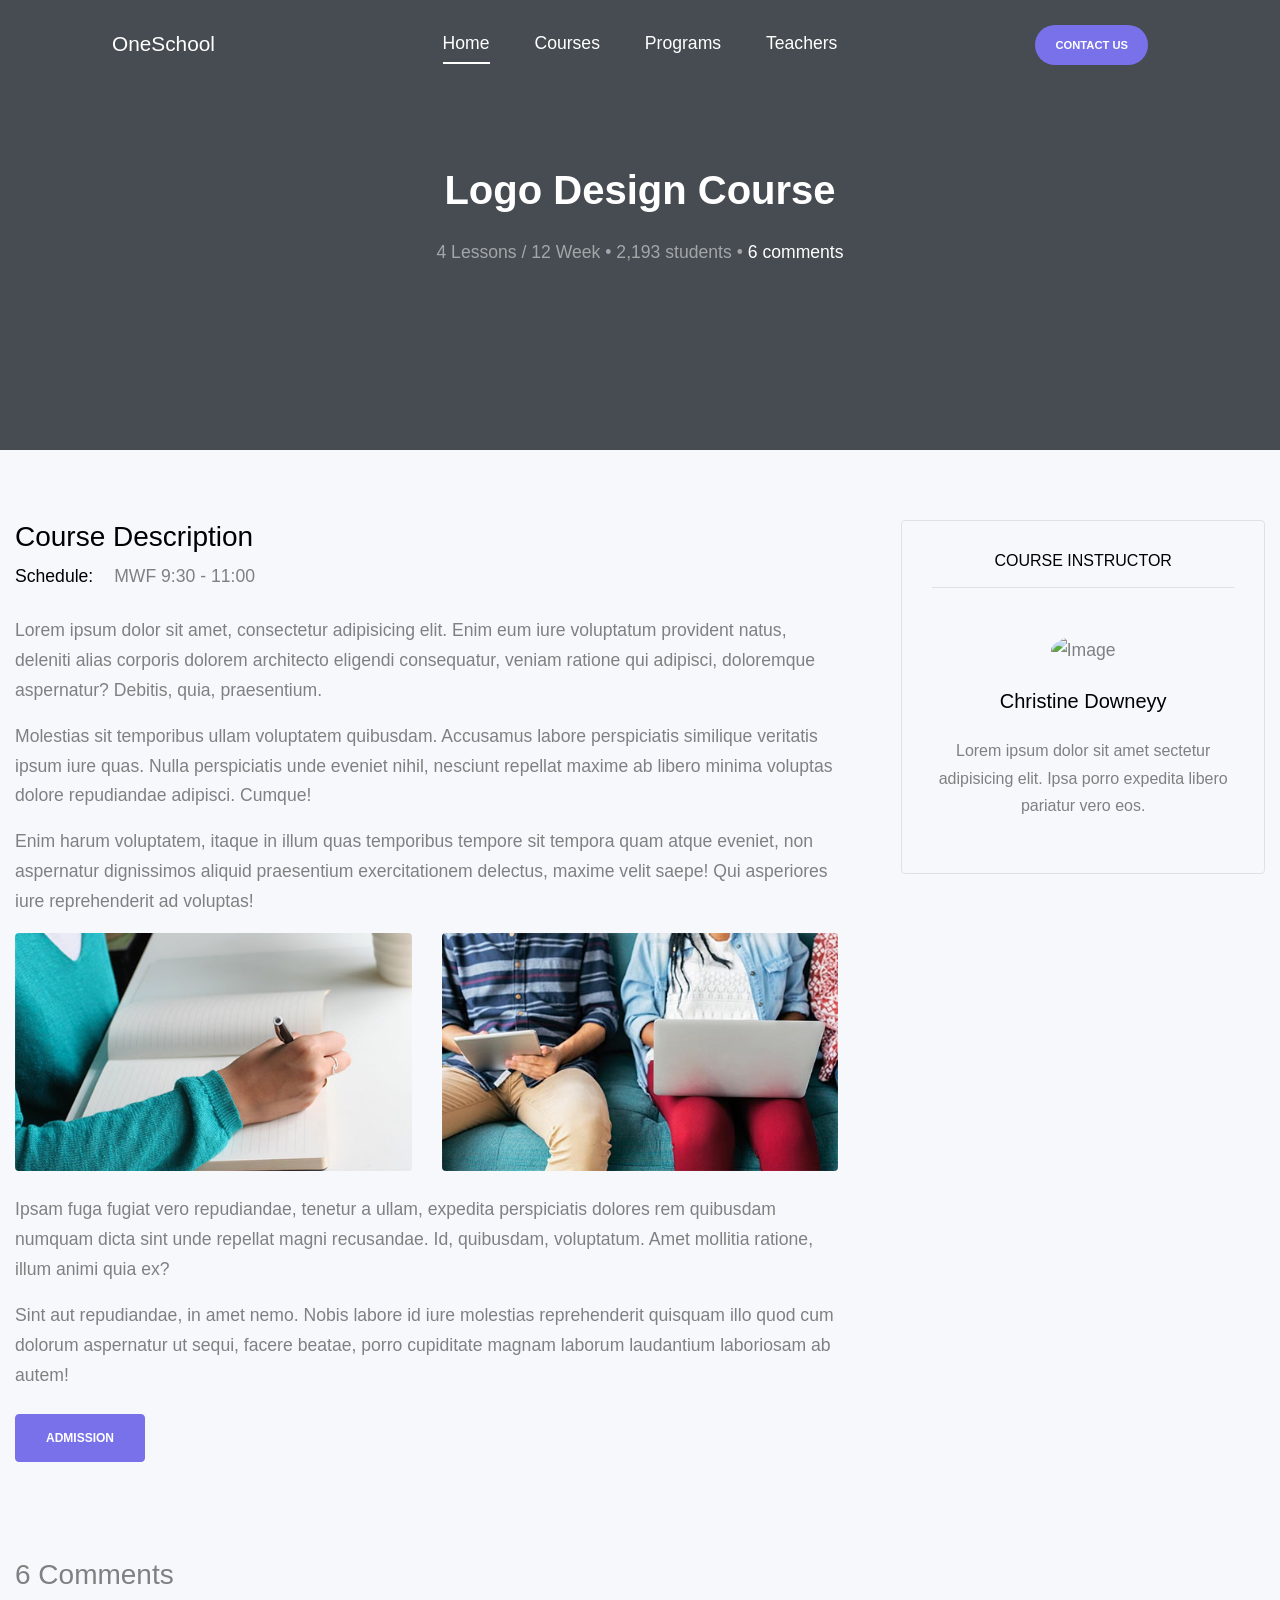
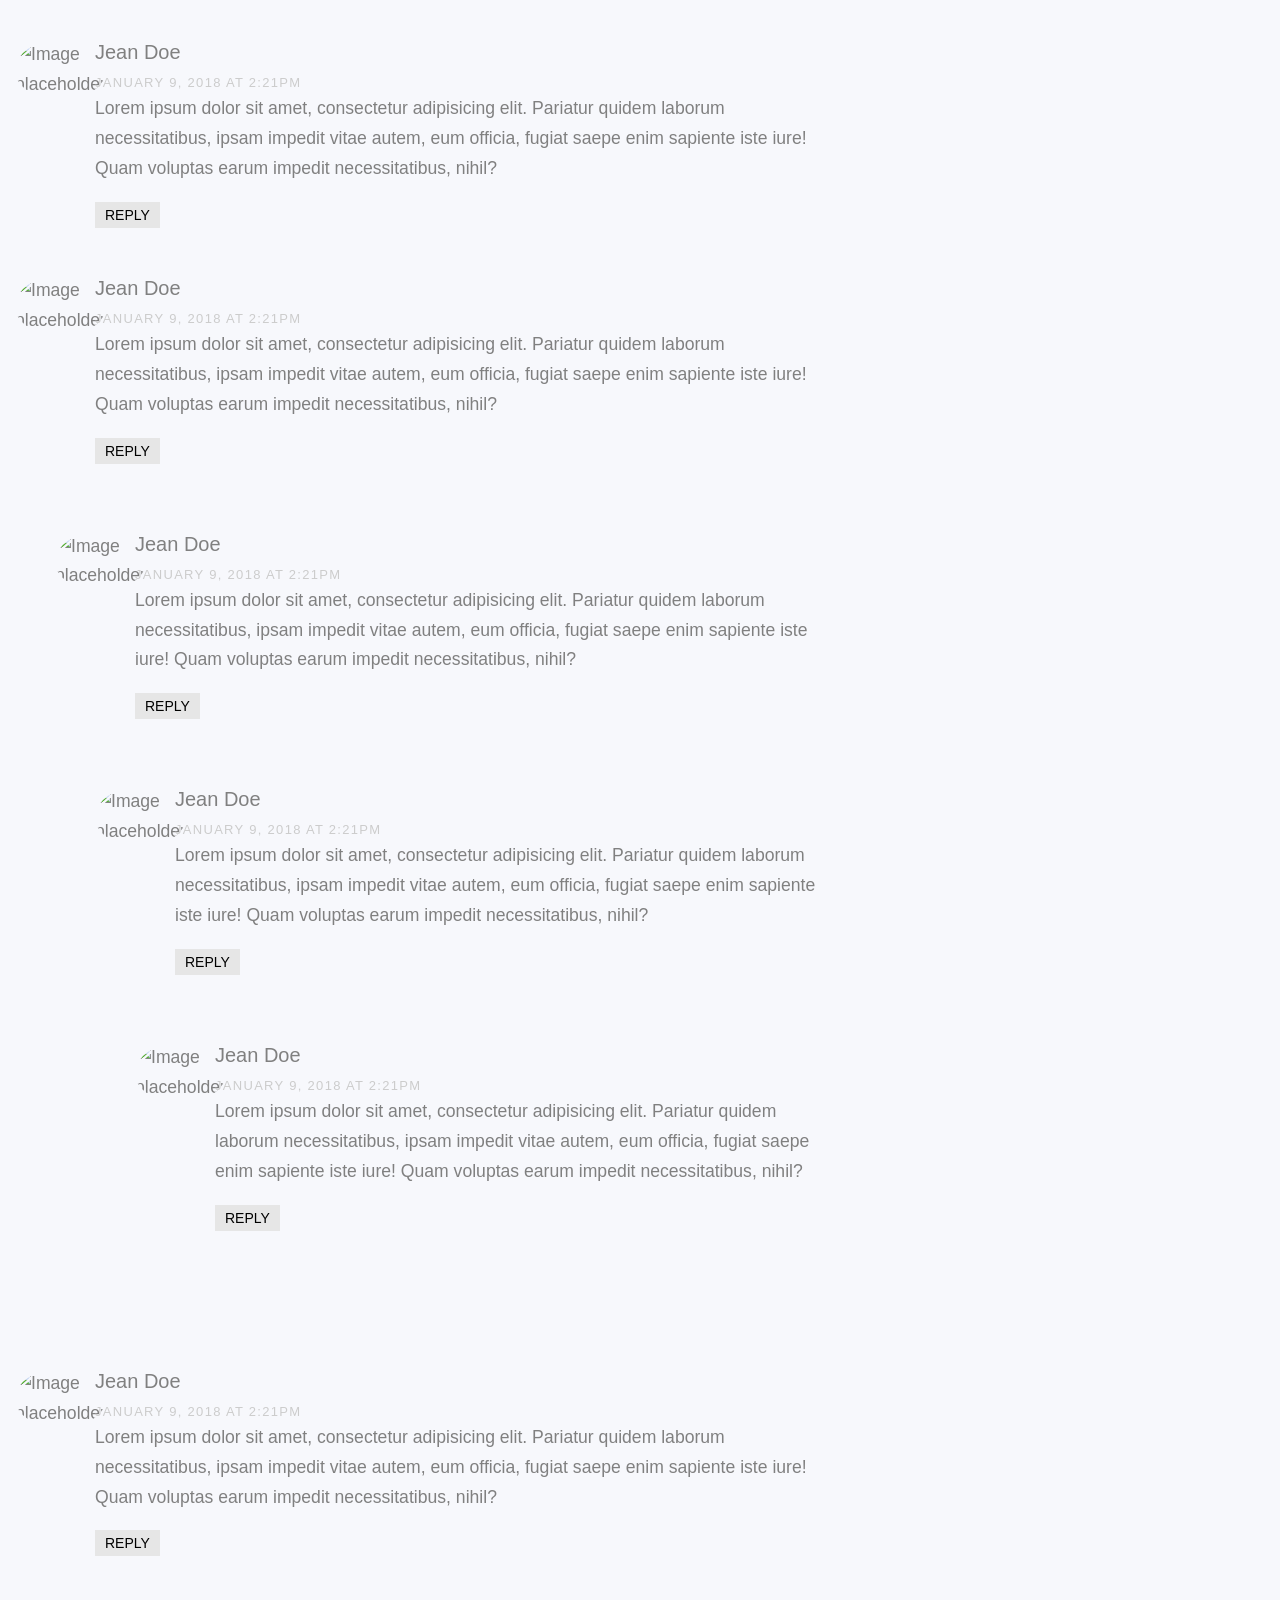
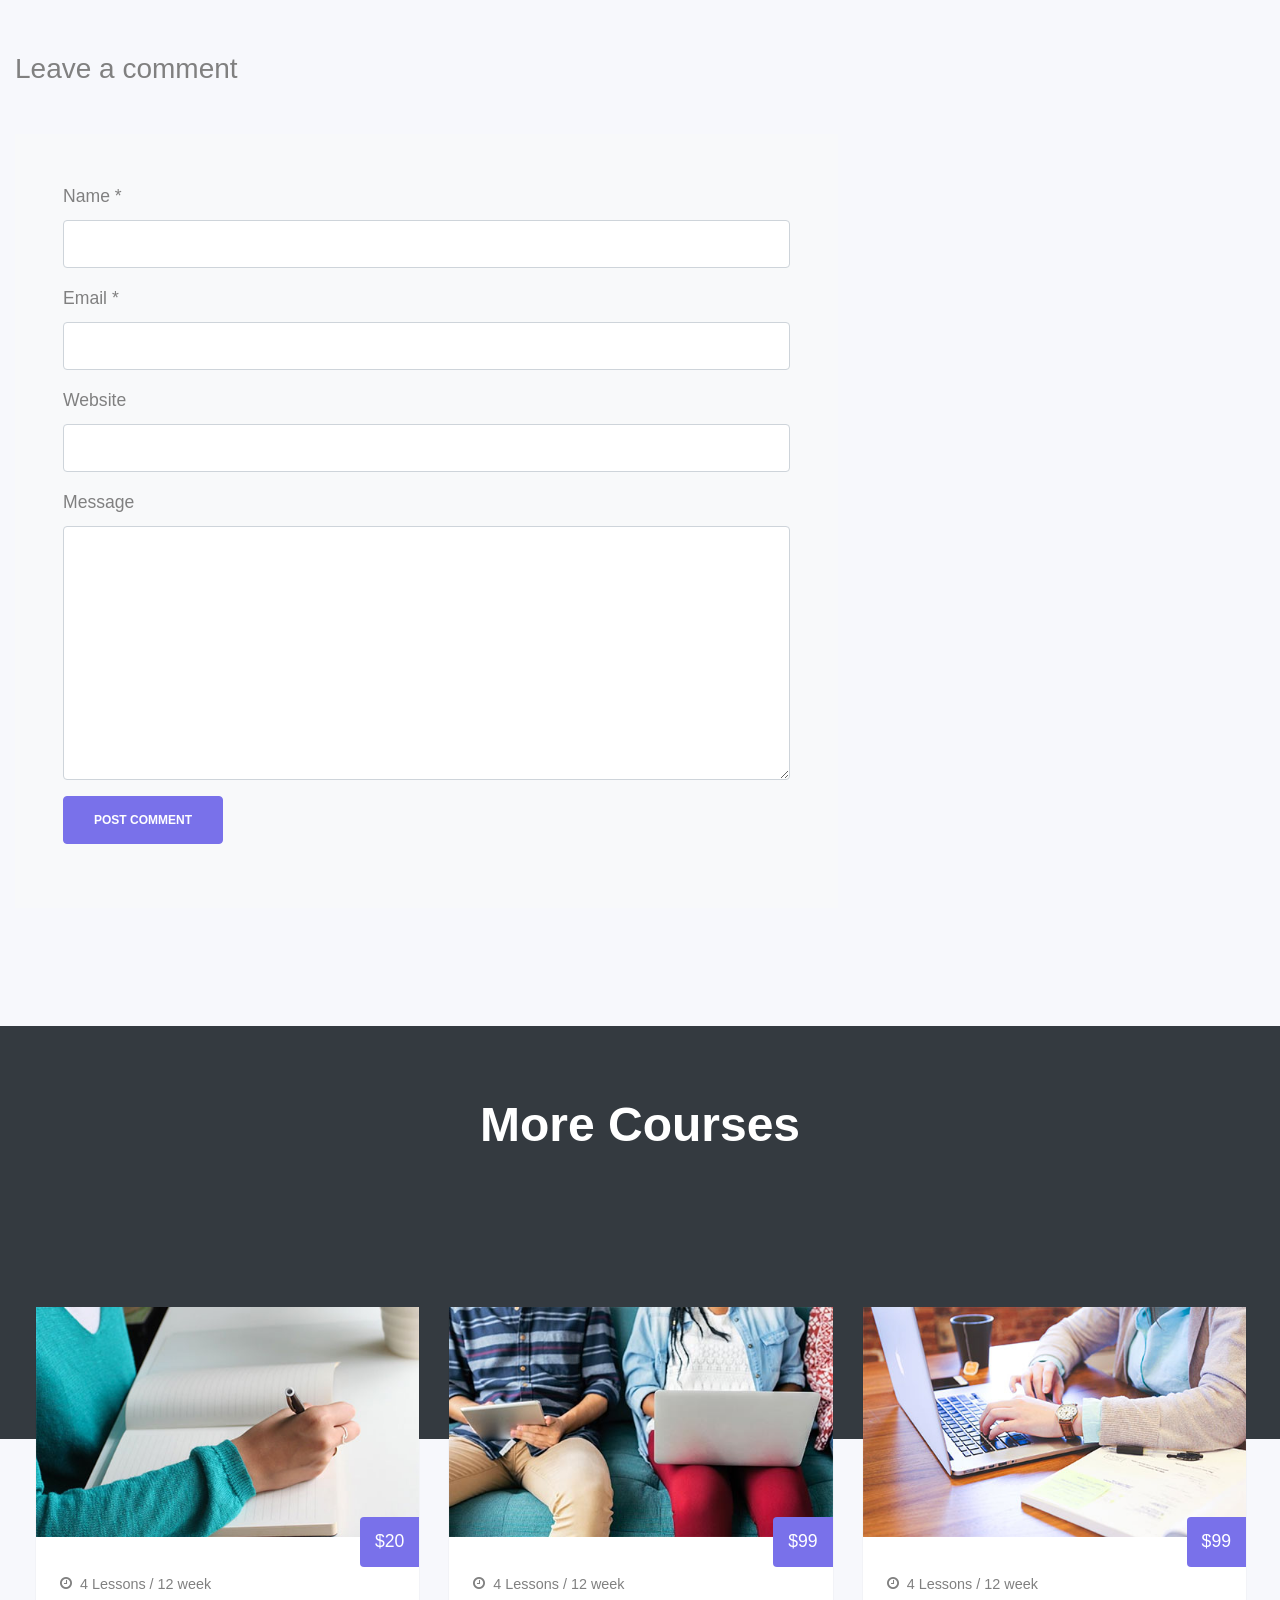
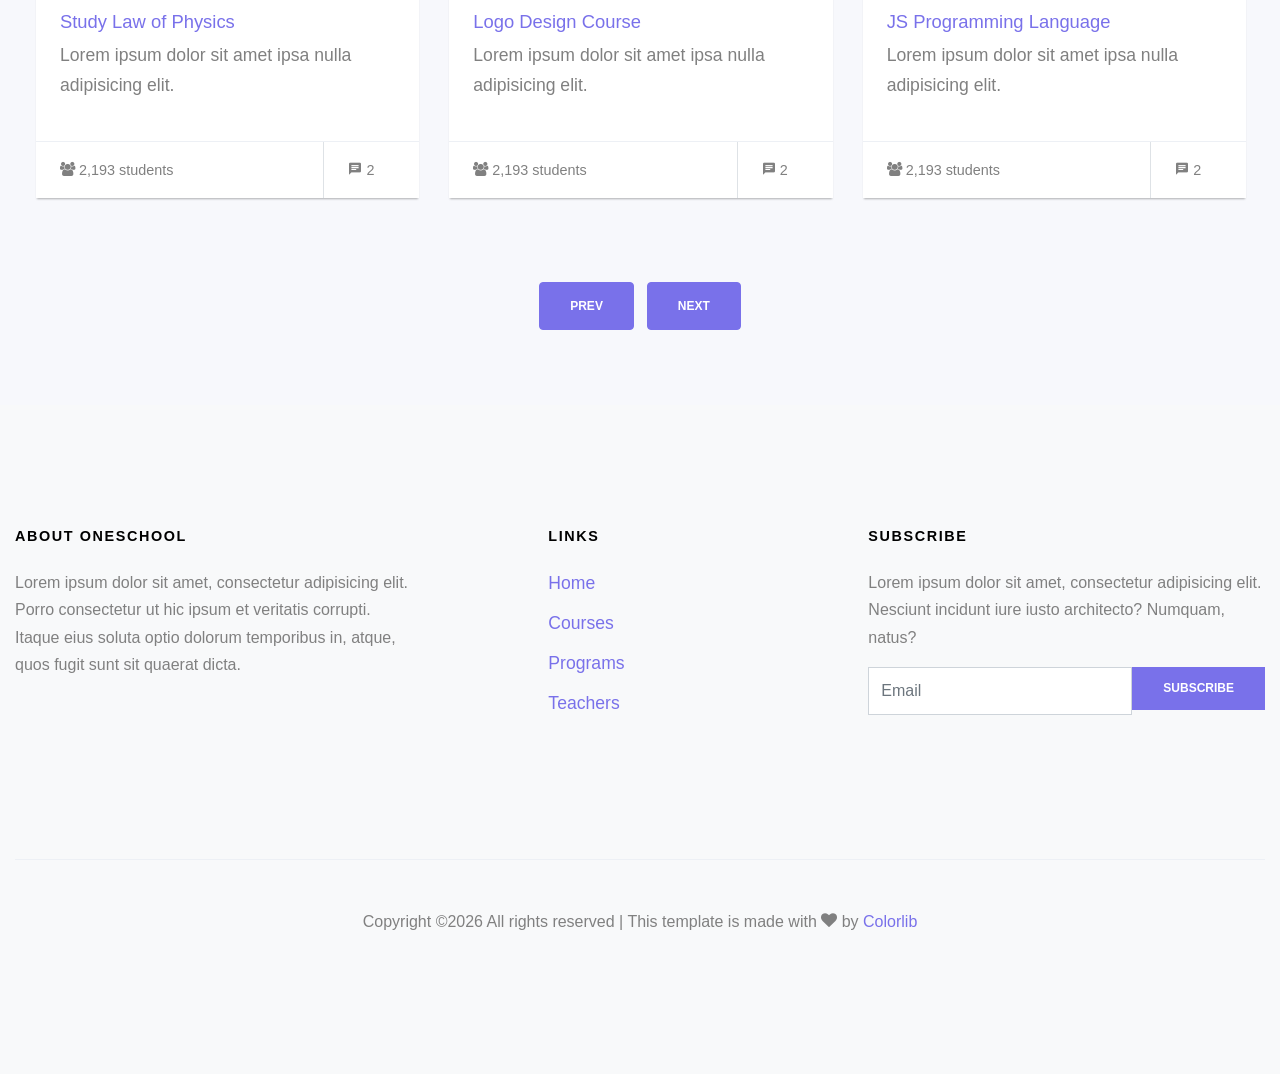
==== commit 92e12571: "update bg img" ====
--- a/course-single.html
+++ b/course-single.html
@@ -72,7 +72,7 @@
 
     <div class="intro-section single-cover" id="home-section">
       
-      <div class="slide-1 " style="background-image: url('images/img_2.jpg');" data-stellar-background-ratio="0.5">
+      <div class="slide-1 " data-stellar-background-ratio="0.5">
         <div class="container">
           <div class="row align-items-center">
             <div class="col-12">
--- a/css/style.css
+++ b/css/style.css
@@ -947,7 +947,10 @@
 
 .slide-1 {
   background-size: cover;
-  background-position: center; }
+  background-position: center;
+ background-image: url('images/hero_1.jpg');
+  position: relative;
+}
   .slide-1:before {
     content: "";
     position: absolute;
